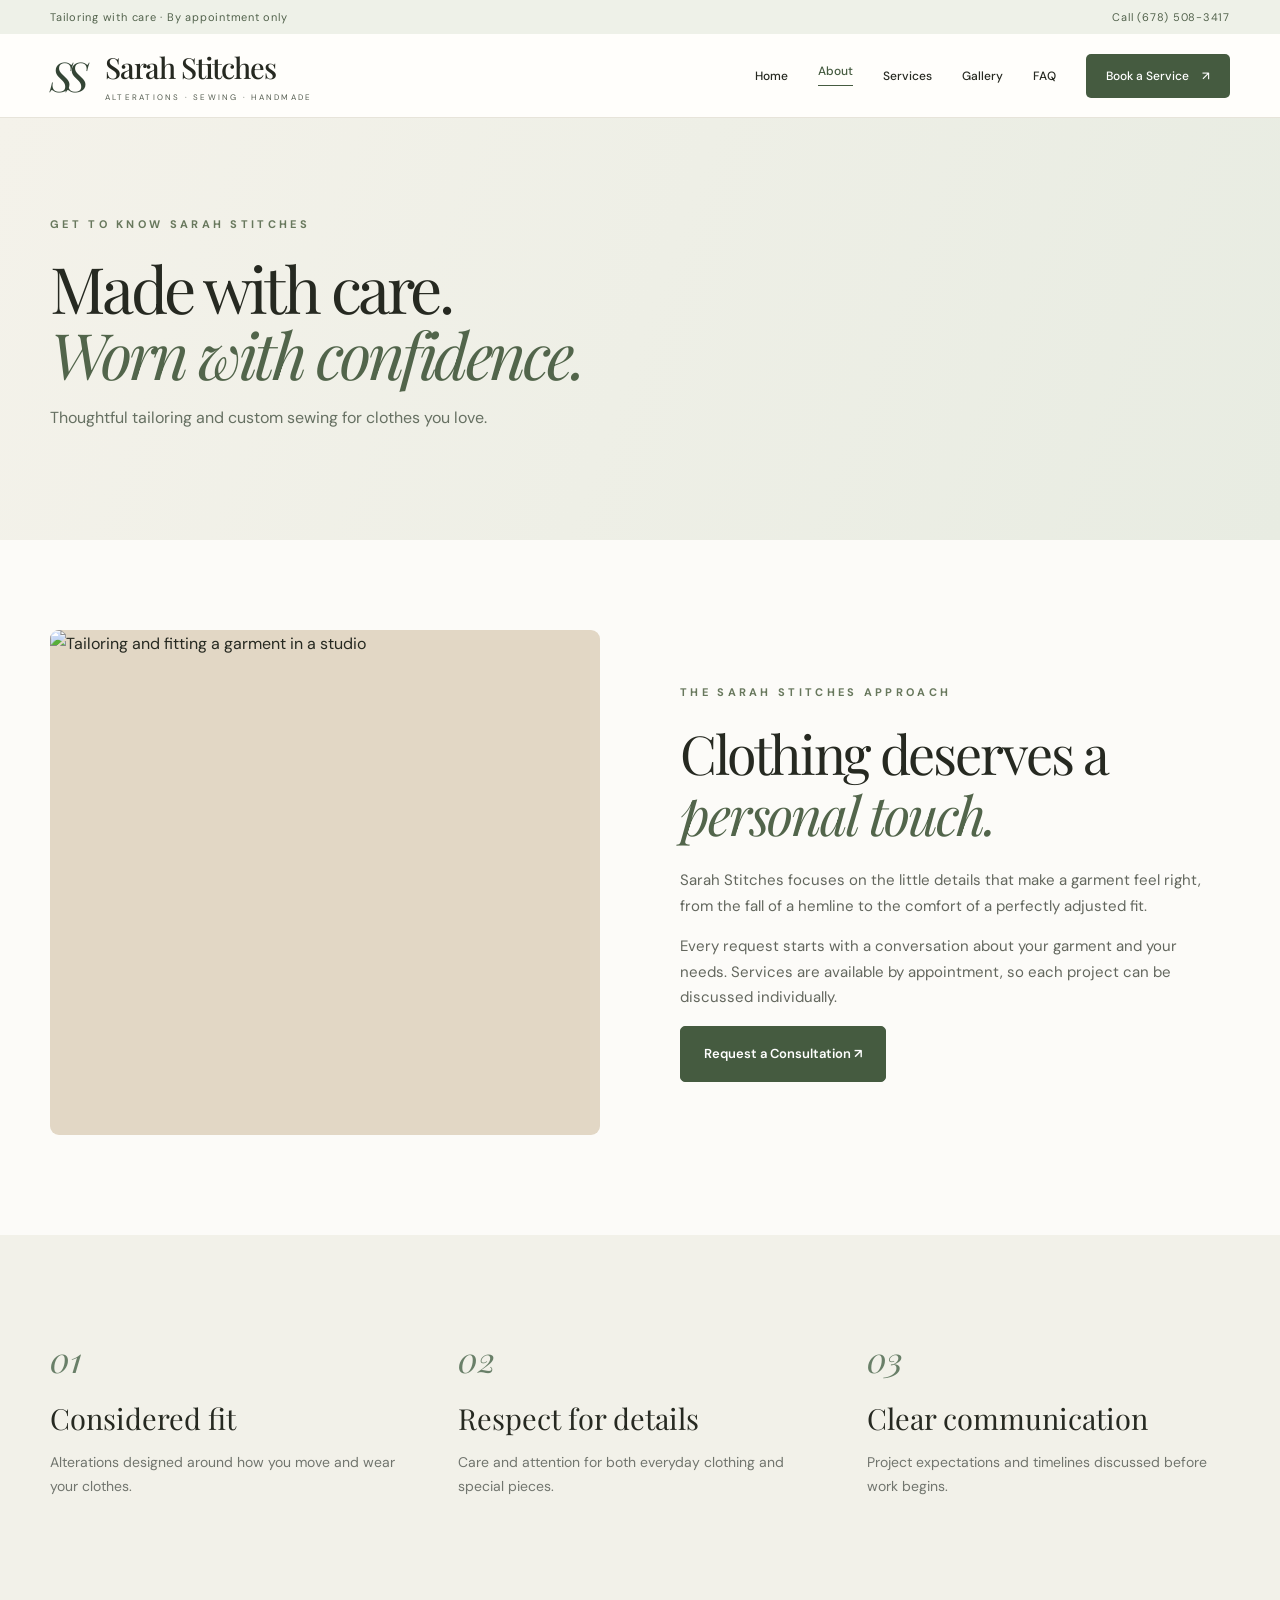
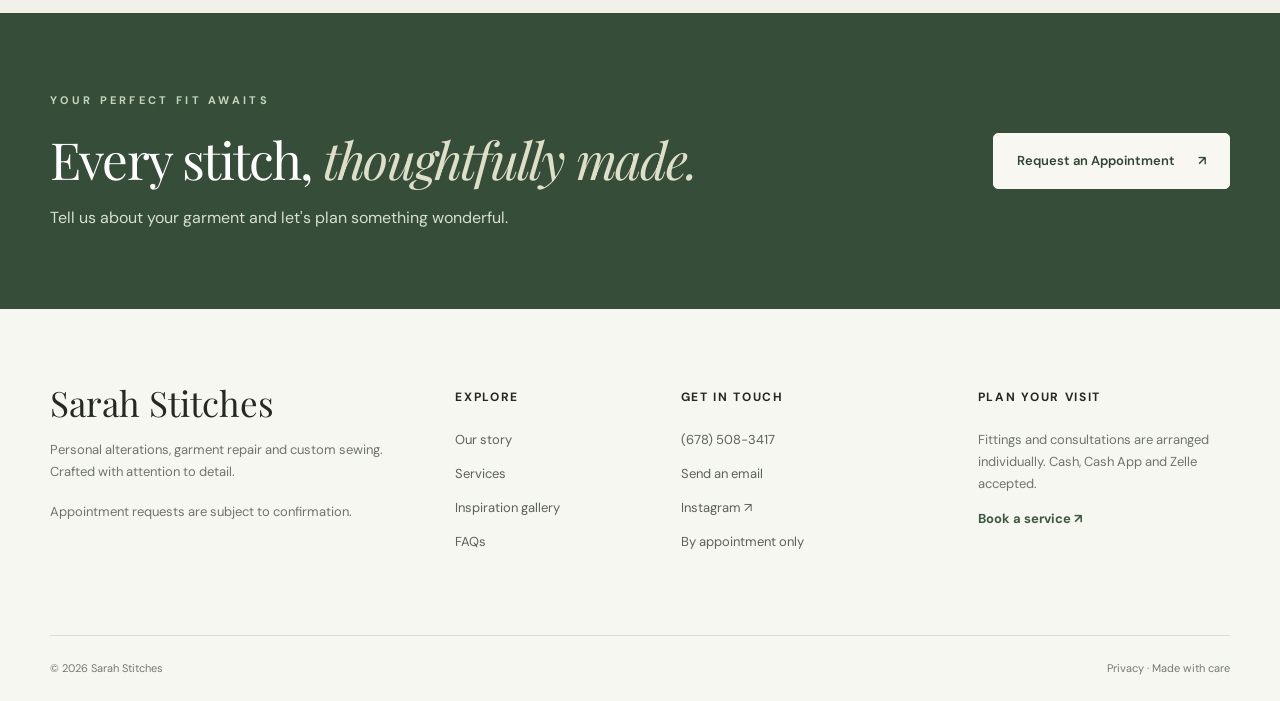
==== about/index.html @ 7e5cfd44 "feat: publish responsive couture brochure website with SEO and appointment form" ====
<!DOCTYPE html><html lang="en"><head><meta charset="UTF-8"><meta name="viewport" content="width=device-width, initial-scale=1"><meta name="theme-color" content="#43553e"><meta name="description" content="Learn about the care and craftsmanship behind Sarah Stitches clothing alterations and personal sewing."><meta property="og:type" content="website"><meta property="og:site_name" content="Sarah Stitches"><meta property="og:title" content="About Sarah Stitches | Tailoring & Sewing"><meta property="og:description" content="Learn about the care and craftsmanship behind Sarah Stitches clothing alterations and personal sewing."><meta property="og:url" content="https://sarah-stitches.netlify.app/about/"><meta property="og:image" content="https://images.pexels.com/photos/7148013/pexels-photo-7148013.jpeg?auto=compress&cs=tinysrgb&w=1600"><meta name="twitter:card" content="summary_large_image"><link rel="canonical" href="https://sarah-stitches.netlify.app/about/"><link rel="icon" href="/favicon.svg" type="image/svg+xml"><link rel="preconnect" href="https://fonts.googleapis.com"><link rel="preconnect" href="https://fonts.gstatic.com" crossorigin><link rel="preconnect" href="https://images.unsplash.com"><link rel="preconnect" href="https://images.pexels.com"><link href="https://fonts.googleapis.com/css2?family=DM+Sans:wght@400;500;600;700&family=Playfair+Display:ital,wght@0,400;0,500;0,600;1,400;1,500&display=swap" rel="stylesheet"><link rel="stylesheet" href="/assets/styles.css"><title>About Sarah Stitches | Tailoring & Sewing</title><script type="application/ld+json">{"@context":"https://schema.org","@type":"Organization","name":"Sarah Stitches","url":"https://sarah-stitches.netlify.app","telephone":"+1-678-508-3417","email":"perfectfitalterationsga@gmail.com","sameAs":["https://www.instagram.com/SarahStitche_alterations_/"],"description":"Clothing alterations, repairs and custom sewing available by appointment."}</script></head><body><a class="skip" href="#main">Skip to main content</a><div class="topline"><div class="wrap topinner"><span>Tailoring with care · By appointment only</span><a href="tel:+16785083417">Call (678) 508-3417</a></div></div><header class="head"><div class="wrap nav"><a href="/" class="brand" aria-label="Sarah Stitches home"><span class="monogram">SS</span><span class="brandline"><b>Sarah Stitches</b><small>ALTERATIONS · SEWING · HANDMADE</small></span></a><button class="hamb" aria-controls="menu" aria-expanded="false" aria-label="Open menu"><i></i><i></i><i></i></button><nav id="menu" class="menu" aria-label="Main menu"><a  href="/">Home</a><a aria-current="page" href="/about/">About</a><a  href="/services/">Services</a><a  href="/gallery/">Gallery</a><a  href="/faq/">FAQ</a><a class="booklink"  href="/book/">Book a Service <span>↗</span></a></nav></div></header><main id="main"><section class="interior-intro"><div class="wrap"><p class="kicker">GET TO KNOW SARAH STITCHES</p><h1>Made with care.<br><em>Worn with confidence.</em></h1><p>Thoughtful tailoring and custom sewing for clothes you love.</p></div></section><section class="section wrap feature aboutfeature"><div class="feature-img"><img src="https://images.pexels.com/photos/6765062/pexels-photo-6765062.jpeg?auto=compress&cs=tinysrgb&w=1100" alt="Tailoring and fitting a garment in a studio" loading="lazy"></div><div class="feature-copy"><p class="kicker">THE SARAH STITCHES APPROACH</p><h2>Clothing deserves a <em>personal touch.</em></h2><p>Sarah Stitches focuses on the little details that make a garment feel right, from the fall of a hemline to the comfort of a perfectly adjusted fit.</p><p>Every request starts with a conversation about your garment and your needs. Services are available by appointment, so each project can be discussed individually.</p><a class="btn" href="/book/">Request a Consultation ↗</a></div></section><section class="section services-preview"><div class="wrap values"><article><span>01</span><h3>Considered fit</h3><p>Alterations designed around how you move and wear your clothes.</p></article><article><span>02</span><h3>Respect for details</h3><p>Care and attention for both everyday clothing and special pieces.</p></article><article><span>03</span><h3>Clear communication</h3><p>Project expectations and timelines discussed before work begins.</p></article></div></section></main><section class="endcta"><div class="wrap endinner"><div><p class="kicker lightkick">YOUR PERFECT FIT AWAITS</p><h2>Every stitch, <em>thoughtfully made.</em></h2><p>Tell us about your garment and let's plan something wonderful.</p></div><a class="btn btn-white" href="/book/">Request an Appointment <span>↗</span></a></div></section><footer class="foot"><div class="wrap footgrid"><div><a class="footbrand" href="/">Sarah Stitches</a><p>Personal alterations, garment repair and custom sewing. Crafted with attention to detail.</p><small>Appointment requests are subject to confirmation.</small></div><div><h3>Explore</h3><a href="/about/">Our story</a><a href="/services/">Services</a><a href="/gallery/">Inspiration gallery</a><a href="/faq/">FAQs</a></div><div><h3>Get in touch</h3><a href="tel:+16785083417">(678) 508-3417</a><a href="mailto:perfectfitalterationsga@gmail.com">Send an email</a><a href="https://www.instagram.com/SarahStitche_alterations_/" target="_blank" rel="noopener noreferrer">Instagram ↗</a><span>By appointment only</span></div><div><h3>Plan your visit</h3><p>Fittings and consultations are arranged individually. Cash, Cash App and Zelle accepted.</p><a class="footbtn" href="/book/">Book a service ↗</a></div></div><div class="wrap footbottom"><span>© 2026 Sarah Stitches</span><span><a href="/privacy/">Privacy</a> · Made with care</span></div></footer><script src="/assets/main.js" defer></script></body></html>
---- assets/styles.css ----
:root{--ink:#262921;--green:#455b40;--dark:#223426;--sage:#e5eadd;--cream:#f8f6f1;--soft:#efece4;--beige:#d9c9ae;--line:#d8d8ca}*{box-sizing:border-box}html{scroll-behavior:smooth}body{margin:0;background:#fcfbf8;color:var(--ink);font:16px/1.7 'DM Sans',system-ui,sans-serif;-webkit-font-smoothing:antialiased}img{max-width:100%;display:block}a{text-decoration:none;color:inherit}button,input,select,textarea{font:inherit}button{cursor:pointer}::selection{background:#9cae93;color:#fff}.wrap{width:min(1180px,calc(100% - 54px));margin:auto}.skip{position:absolute;left:-10000px;z-index:30}.skip:focus{left:1rem;top:1rem;background:white;padding:1rem}.topline{background:#eef1e8;font-size:11px;color:#52624c;letter-spacing:.07em}.topinner{display:flex;align-items:center;justify-content:space-between;min-height:34px}.topinner a:hover{text-decoration:underline}.head{background:#fffefb;position:relative;z-index:12;border-bottom:1px solid #e7e4da}.nav{display:flex;justify-content:space-between;align-items:center;min-height:83px;gap:22px}.brand{display:flex;align-items:center;gap:13px;flex:none}.monogram{font-family:'Playfair Display',serif;font-style:italic;font-size:41px;letter-spacing:-.16em;font-weight:400;color:#344535;margin-right:9px}.brandline{display:flex;flex-direction:column;line-height:1.15}.brandline b{font:500 29px 'Playfair Display',serif;letter-spacing:-.04em}.brandline small{font-size:8px;letter-spacing:.28em;margin-top:7px;color:#555d51}.menu{display:flex;align-items:center;gap:30px}.menu>a{font:500 12px/1 'DM Sans',sans-serif;transition:color .2s;white-space:nowrap}.menu>a:hover,.menu>a[aria-current=page]{color:var(--green)}.menu>a:not(.booklink)[aria-current=page]:after{content:'';display:block;height:1px;background:var(--green);margin-top:8px}.booklink{background:var(--green);border-radius:5px;color:#fff!important;padding:16px 20px;display:inline-flex;align-items:center;gap:13px}.booklink:hover,.btn:hover{background:#273b29}.hamb{display:none;border:0;background:transparent;padding:12px}.hamb i{display:block;width:26px;height:2px;background:#304132;margin:5px 0}.hero{min-height:650px;position:relative;overflow:hidden;background:#efe7dc}.heroimage{position:absolute;inset:0;background-position:center 40%;background-size:cover}.herocontent{position:relative;z-index:2;min-height:650px;display:flex;align-items:center}.herotext{width:min(590px,100%);padding:52px 0 65px}.kicker{font-size:11px;letter-spacing:.3em;font-weight:700;color:#68785d;margin:0 0 21px;text-transform:uppercase}.withline:before,.withline:after{content:'';display:inline-block;width:32px;vertical-align:middle;margin:0 12px 4px 0;border-bottom:1px solid #65755d}.withline:after{margin:0 0 4px 12px}.hero h1,.interior-intro h1{font:400 clamp(48px,5.3vw,79px)/1.04 'Playfair Display',serif;letter-spacing:-.055em;margin:0 0 25px}.hero h1 i,.interior-intro h1 em,h2 em{font-weight:400;color:#52654b;font-family:'Playfair Display',serif}h1 i{font-weight:400}p.lead{font:400 17px/1.85 'DM Sans',sans-serif;max-width:460px;margin:0 0 30px}.actions{display:flex;gap:13px;flex-wrap:wrap}.btn{display:inline-flex;align-items:center;justify-content:center;gap:14px;padding:16px 23px;border:1px solid var(--green);background:var(--green);color:white;border-radius:5px;font-size:13px;font-weight:600;transition:all .25s}.btn span{margin-left:9px}.outline{background:transparent;color:#303a2e}.outline:hover{color:#fff}.herofoot{margin-top:31px;font-size:12px;color:#596854}.sparkle{font-size:22px;margin-right:8px;color:#738764}.hero-index{position:absolute;right:35px;bottom:24px;font:10px 'DM Sans';letter-spacing:.2em;color:#fff;text-shadow:0 1px 3px #333}.categories{background:linear-gradient(125deg,#ecf0e6,#f4f1e9);border-bottom:1px solid #e1e1d6}.catgrid{display:grid;grid-template-columns:repeat(4,1fr);min-height:98px;align-items:center}.catgrid a{display:flex;align-items:center;gap:16px;padding:17px 20px;min-height:70px;border-right:1px solid #cfd4c9}.catgrid a:last-child{border:0}.catgrid i{font:normal 32px 'Playfair Display',serif;color:#637963;min-width:35px;text-align:center}.catgrid strong{font:500 16px/1.2 'Playfair Display',serif;display:block}.catgrid small{font:600 9px/1.2 'DM Sans';letter-spacing:.15em;color:#65715e;display:block;margin-top:9px}.section{padding:100px 0}.feature{display:grid;grid-template-columns:1fr 1fr;gap:80px;align-items:center}.feature-img{height:505px;overflow:hidden;border-radius:9px;background:#e2d7c5}.feature-img img{width:100%;height:100%;object-fit:cover}.feature-copy{position:relative}.feature-copy .kicker span{margin-left:12px}.feature-copy h2,.sectionhead h2,.process h2,.faqwrap h2,.bookform h2{font:400 clamp(37px,4.2vw,58px)/1.13 'Playfair Display',serif;letter-spacing:-.04em;margin:0 0 24px}.feature-copy p:not(.kicker){max-width:530px;color:#63675e;font-size:15px}.checks{list-style:none;padding:0;margin:25px 0 32px}.checks li{position:relative;padding-left:30px;margin:11px 0;font-size:14px}.checks li:before{content:'✓';position:absolute;left:2px;top:0;color:#597253;font-weight:700}.featuredeco{position:absolute;right:0;bottom:0;opacity:.055;font:italic 240px 'Playfair Display',serif;pointer-events:none}.services-preview{background:#f2f1e9}.sectionhead{display:flex;align-items:end;justify-content:space-between;gap:50px;margin-bottom:45px}.sectionhead>p{max-width:370px;color:#696f62;margin-bottom:8px;font-size:14px}.svcards{display:grid;grid-template-columns:repeat(3,1fr);gap:22px}.svcards article{background:#fffdfa;border:1px solid #e4e3d9;border-radius:7px;padding:38px;transition:transform .25s,box-shadow .25s}.svcards article:hover{transform:translateY(-4px);box-shadow:0 16px 28px #28372614}.svicon{font:47px 'Playfair Display',serif;color:#718368}.svnum{font:11px 'DM Sans';color:#8b9784;letter-spacing:.2em;display:block;margin:22px 0 10px}.svcards h3,.steps h3{font:400 29px 'Playfair Display',serif;margin:0 0 10px}.svcards p,.steps p{font-size:14px;color:#686f64;margin:0 0 22px}.svcards a,.textlink{font-weight:700;color:#435942;font-size:13px;border-bottom:1px solid #8ba183;padding-bottom:5px}.svcards a span{padding-left:10px}.preview-grid{display:grid;grid-template-columns:repeat(3,1fr);gap:20px}.preview-photo{height:405px;position:relative;overflow:hidden;border-radius:6px;background:#eee}.preview-photo:after{content:'';position:absolute;inset:50% 0 0;background:linear-gradient(transparent,#1d241f9c)}.preview-photo img{width:100%;height:100%;object-fit:cover;transition:transform .45s}.preview-photo:hover img{transform:scale(1.045)}.preview-photo>div{position:absolute;bottom:25px;left:26px;z-index:1;color:white}.preview-photo span{display:block;font:600 9px 'DM Sans';letter-spacing:.2em;margin-bottom:5px}.preview-photo strong{font:400 25px 'Playfair Display',serif}.note{font-size:11px;color:#777c74;margin-top:17px}.process{background:#e7ece3;text-align:center}.process h2{margin-bottom:50px}.steps{display:grid;grid-template-columns:repeat(3,1fr);text-align:left;gap:24px}.steps article{border-top:1px solid #b9c5b5;padding:25px 10px}.steps article>span,.values article>span{font:italic 35px 'Playfair Display',serif;color:#697f68;display:block;margin-bottom:17px}.endcta{background:#364d39;color:#fff}.endinner{display:flex;gap:60px;justify-content:space-between;align-items:center;padding:78px 0}.endinner h2{font:400 clamp(36px,4vw,58px)/1.15 'Playfair Display',serif;margin:0 0 15px;letter-spacing:-.035em}.endinner h2 em{color:#dedec9}.endinner p:last-child{margin:0;color:#d6dfd0}.lightkick{color:#c5d5bb}.btn-white{background:#f8f7f1;color:#304533;border-color:#f8f7f1;white-space:nowrap}.btn-white:hover{color:white;border-color:#799075}.foot{background:#f7f7f2}.footgrid{display:grid;grid-template-columns:2fr 1fr 1.4fr 1.4fr;gap:45px;padding:70px 0}.footbrand{font:400 35px 'Playfair Display',serif}.footgrid p,.footgrid small{color:#6e7569;font-size:13px}.footgrid h3{font-size:12px;letter-spacing:.14em;text-transform:uppercase;margin:8px 0 21px}.footgrid>div:not(:first-child)>a,.footgrid>div:not(:first-child)>span{display:block;font-size:13px;margin:0 0 12px;color:#5b625b;overflow-wrap:anywhere}.footgrid a:hover{color:var(--green)}.footbtn{font-weight:700!important;color:#3f5940!important}.footbottom{border-top:1px solid #d9ddd2;padding:23px 0;display:flex;justify-content:space-between;font-size:11px;color:#737a71}.interior-intro{background:linear-gradient(110deg,#f4f2ea,#e8ece2);padding:97px 0 93px}.interior-intro .wrap{max-width:1180px}.interior-intro h1{margin-bottom:16px;font-size:clamp(48px,5vw,72px)}.interior-intro p:last-child{max-width:680px;color:#667062;font-size:16px}.aboutfeature{padding-top:90px}.values{display:grid;grid-template-columns:repeat(3,1fr);gap:45px}.values h3{font:400 29px 'Playfair Display',serif;margin:0 0 12px}.values p{color:#71756e;font-size:14px}.fullservices{padding-top:60px}.servicerow{display:grid;grid-template-columns:1fr 1fr;gap:90px;align-items:center;padding:50px 0;border-bottom:1px solid var(--line)}.servicerow:nth-child(even) .servicevisual{order:-1}.servicetext h2{font:400 50px/1.17 'Playfair Display',serif;letter-spacing:-.04em}.servicetext p{color:#6a7068}.servicevisual{height:410px;border-radius:6px;overflow:hidden}.servicevisual img{width:100%;height:100%;object-fit:cover}.service-note{background:#edf0e8;padding:22px 30px;margin-top:40px}.service-note p{margin:0;color:#4f5f4e}.gallerytop{display:flex;justify-content:space-between;align-items:center;gap:30px;margin-bottom:30px}.gallerytop p{max-width:420px;font-size:14px;color:#677062}.filters{display:flex;gap:8px;flex-wrap:wrap}.filters button{border:1px solid #cbd2c5;border-radius:40px;padding:9px 19px;background:transparent;font-size:12px;color:#536451}.filters button.selected{background:#455b40;color:white}.gallerygrid{display:grid;grid-template-columns:repeat(3,1fr);gap:25px}.gcard[hidden]{display:none}.gphoto{height:355px;border-radius:6px;overflow:hidden;background:#ede9de}.gphoto img{width:100%;height:100%;object-fit:cover;transition:transform .3s}.gcard:hover img{transform:scale(1.035)}.gcap{display:flex;align-items:end;justify-content:space-between;margin:13px 0 8px}.gcap span{color:#798371;font-size:10px;text-transform:uppercase;letter-spacing:.17em}.gcap h3{font:400 23px 'Playfair Display',serif;margin:3px 0}.gcap>b{font:italic 20px 'Playfair Display';color:#bcc4b7}.faqwrap{display:grid;grid-template-columns:.8fr 1.2fr;gap:80px}.faqwrap>div:first-child p:not(.kicker){color:#677062}.faqs details{border-bottom:1px solid #d7ded2;padding:20px 0}.faqs summary{cursor:pointer;list-style:none;display:flex;justify-content:space-between;align-items:center;font-weight:600}.faqs summary::-webkit-details-marker{display:none}.faqs summary b{font:400 25px 'Playfair Display';color:#6c8566}.faqs details[open] summary b{transform:rotate(45deg)}.faqs p{color:#697068;font-size:14px;padding-right:50px}.bookgrid{display:grid;grid-template-columns:1.5fr .8fr;gap:85px}.bookform p:not(.kicker){color:#687064}.bookform form{margin-top:27px}.formrow{display:grid;grid-template-columns:1fr 1fr;gap:20px}form label{display:block;font-size:13px;font-weight:700;color:#4b594c;margin-bottom:17px}form label small{font-weight:400}input,select,textarea{display:block;width:100%;border:1px solid #d7dcd4;background:#fff;border-radius:5px;padding:15px 13px;margin-top:8px;outline:0;color:#30362d}input:focus,select:focus,textarea:focus{border-color:#587454;box-shadow:0 0 0 3px #89a08333}.honey{position:absolute;left:-9999px}.formhint{font-size:12px!important}.formhint a{text-decoration:underline}.contactaside{background:#f0f1e9;padding:25px;align-self:start}.asideimg{height:235px;margin-bottom:26px;overflow:hidden}.asideimg img{height:100%;width:100%;object-fit:cover}.contactaside h3{font:400 32px 'Playfair Display';margin:0 0 8px}.contactaside p{font-size:13px;color:#6d7468}.contactaside>a{border-top:1px solid #d1d8ca;padding:16px 0;display:block}.contactaside>a strong{display:block;font-size:12px;letter-spacing:.08em}.contactaside>a span{font-size:13px;color:#5b6d57;overflow-wrap:anywhere}.asidefoot{border-top:1px solid #d1d8ca;padding-top:20px}.legal{max-width:850px;color:#5c675b}.legal h2{font:400 30px 'Playfair Display';color:#293b2e;margin-top:35px}.legal a{text-decoration:underline}@media(max-width:1050px){.menu{gap:17px}.menu>a{font-size:11px}.brandline b{font-size:23px}.feature{gap:45px}.catgrid a{padding:15px 10px}.catgrid strong{font-size:14px}}@media(max-width:800px){.wrap{width:min(100% - 34px,1180px)}.topline{display:none}.nav{min-height:74px}.hamb{display:block}.menu{display:none;position:absolute;top:73px;left:0;right:0;background:#fffefa;border-top:1px solid #e1e4d9;box-shadow:0 18px 22px #2d423018;padding:17px;flex-direction:column;align-items:stretch;gap:0}.menu.open{display:flex}.menu a{font-size:14px;padding:15px;border-bottom:1px solid #eee}.menu .booklink{justify-content:center;border:0;margin-top:12px}.hero,.herocontent{min-height:570px}.heroimage{background-position:60% center}.herotext{padding:60px 0;width:85%}.hero h1{font-size:clamp(41px,7vw,66px)}.categories .catgrid{grid-template-columns:1fr 1fr}.catgrid a:nth-child(2){border-right:0}.catgrid a:nth-child(-n+2){border-bottom:1px solid #d3d8cf}.feature,.servicerow,.faqwrap,.bookgrid{grid-template-columns:1fr}.feature-img{height:380px}.section{padding:68px 0}.feature-copy{padding-top:0}.svcards,.preview-grid,.gallerygrid,.steps,.values{grid-template-columns:repeat(2,1fr)}.servicerow{gap:35px}.servicerow:nth-child(even) .servicevisual{order:0}.servicevisual{height:340px}.bookgrid{gap:45px}.footgrid{grid-template-columns:1fr 1fr}.endinner{flex-direction:column;align-items:start;gap:25px}.preview-photo{height:300px}.sectionhead{align-items:start}.sectionhead>p{max-width:250px}}@media(max-width:560px){.brandline b{font-size:22px}.brandline small{font-size:7px;letter-spacing:.18em}.monogram{font-size:34px}.hero,.herocontent{min-height:620px}.heroimage{background-image:linear-gradient(90deg,rgba(249,247,241,.96),rgba(249,247,241,.69)),url('https://images.pexels.com/photos/7148013/pexels-photo-7148013.jpeg?auto=compress&cs=tinysrgb&w=1600')!important;background-position:center!important}.herotext{width:100%}.hero h1{font-size:49px}.hero-index{display:none}.withline:before,.withline:after{width:13px}.withline{font-size:9px}.actions{gap:10px}.btn{font-size:12px;padding:15px 17px}.herofoot{font-size:11px}.catgrid strong{font-size:13px}.catgrid small{font-size:8px}.catgrid i{font-size:25px;min-width:24px}.catgrid a{gap:9px}.sectionhead,.gallerytop{flex-direction:column;align-items:start;gap:10px}.svcards,.preview-grid,.gallerygrid,.steps,.values{grid-template-columns:1fr}.preview-photo{height:370px}.feature-img{height:330px}.sectionhead h2,.feature-copy h2{font-size:42px}.servicetext h2{font-size:43px}.interior-intro{padding:70px 0}.interior-intro h1{font-size:46px}.formrow{grid-template-columns:1fr;gap:0}.footgrid{grid-template-columns:1fr 1fr;gap:30px}.footgrid>div:first-child{grid-column:1/-1}.footbottom{gap:12px;flex-wrap:wrap}.contactaside{padding:18px}.faqwrap{gap:35px}}@media(prefers-reduced-motion:reduce){html{scroll-behavior:auto}*{transition:none!important}}
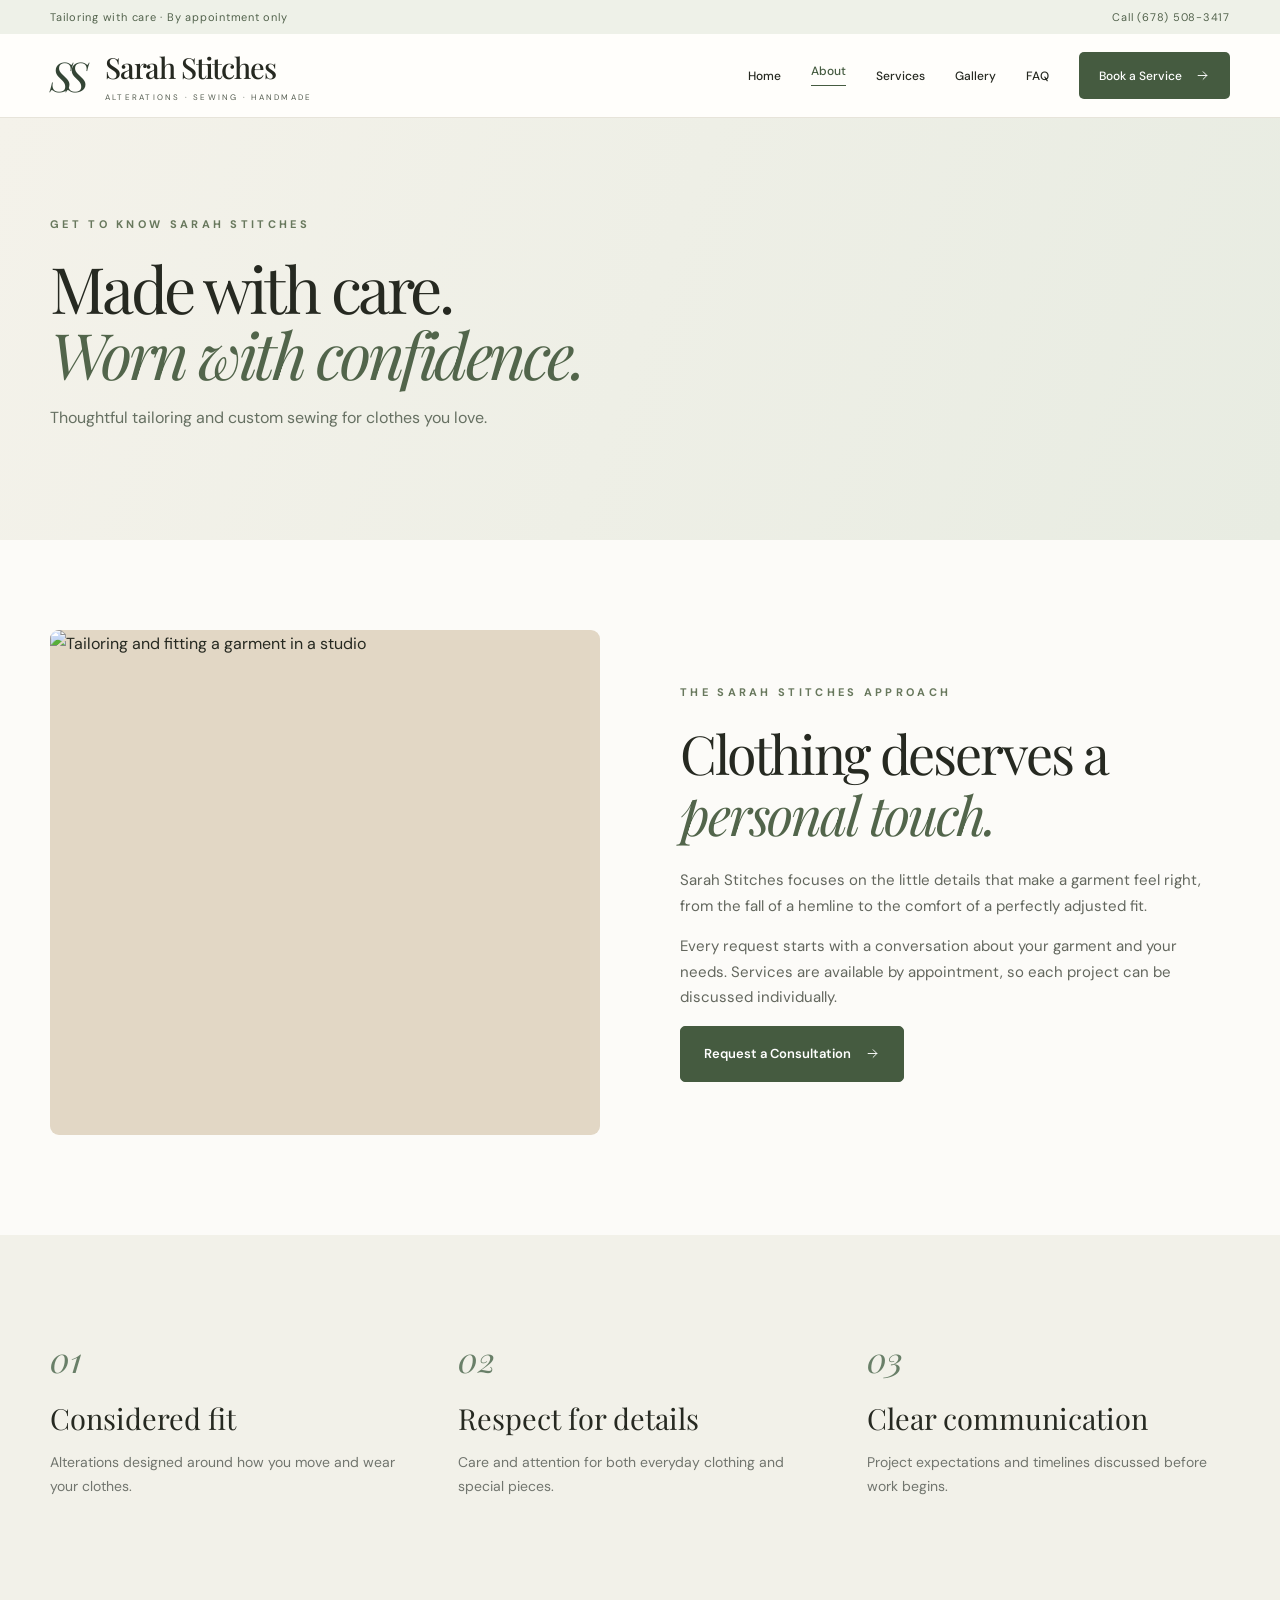
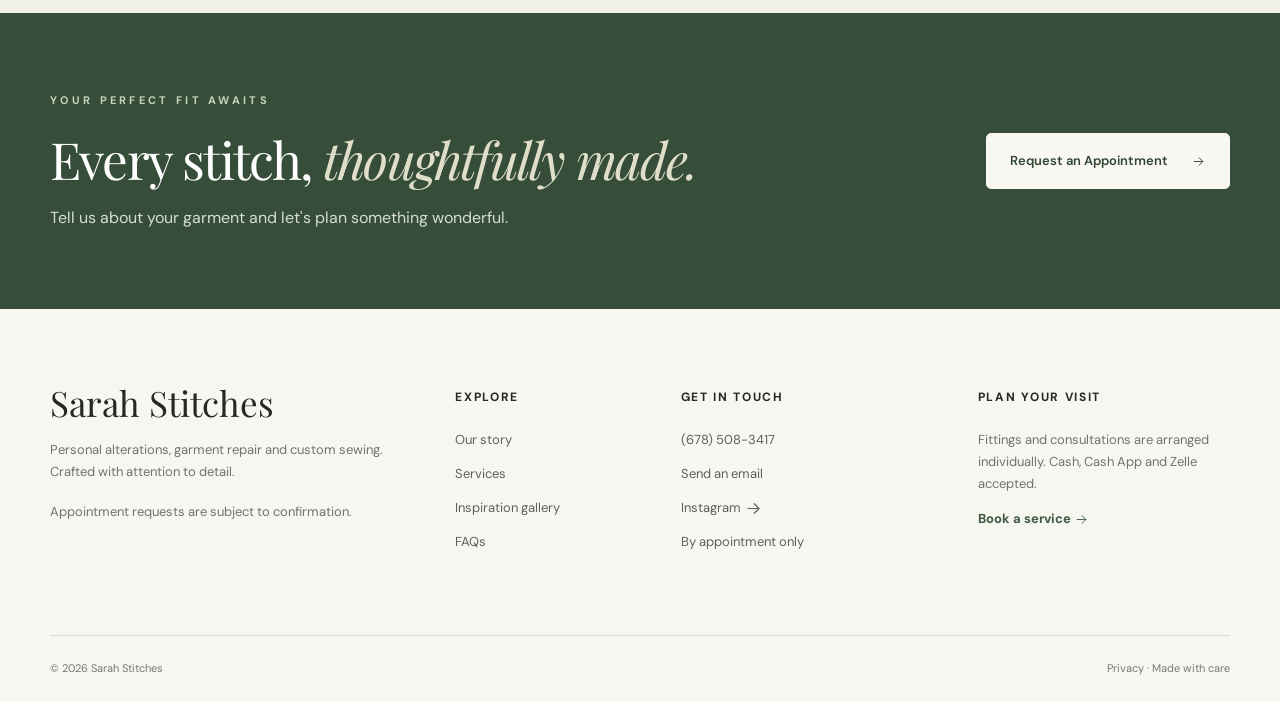
==== commit 4cb21595: "seo: improve page titles and content, standardize SVG controls" ====
--- a/about/index.html
+++ b/about/index.html
@@ -1 +1 @@
-<!DOCTYPE html><html lang="en"><head><meta charset="UTF-8"><meta name="viewport" content="width=device-width, initial-scale=1"><meta name="theme-color" content="#43553e"><meta name="description" content="Learn about the care and craftsmanship behind Sarah Stitches clothing alterations and personal sewing."><meta property="og:type" content="website"><meta property="og:site_name" content="Sarah Stitches"><meta property="og:title" content="About Sarah Stitches | Tailoring & Sewing"><meta property="og:description" content="Learn about the care and craftsmanship behind Sarah Stitches clothing alterations and personal sewing."><meta property="og:url" content="https://sarah-stitches.netlify.app/about/"><meta property="og:image" content="https://images.pexels.com/photos/7148013/pexels-photo-7148013.jpeg?auto=compress&cs=tinysrgb&w=1600"><meta name="twitter:card" content="summary_large_image"><link rel="canonical" href="https://sarah-stitches.netlify.app/about/"><link rel="icon" href="/favicon.svg" type="image/svg+xml"><link rel="preconnect" href="https://fonts.googleapis.com"><link rel="preconnect" href="https://fonts.gstatic.com" crossorigin><link rel="preconnect" href="https://images.unsplash.com"><link rel="preconnect" href="https://images.pexels.com"><link href="https://fonts.googleapis.com/css2?family=DM+Sans:wght@400;500;600;700&family=Playfair+Display:ital,wght@0,400;0,500;0,600;1,400;1,500&display=swap" rel="stylesheet"><link rel="stylesheet" href="/assets/styles.css"><title>About Sarah Stitches | Tailoring & Sewing</title><script type="application/ld+json">{"@context":"https://schema.org","@type":"Organization","name":"Sarah Stitches","url":"https://sarah-stitches.netlify.app","telephone":"+1-678-508-3417","email":"perfectfitalterationsga@gmail.com","sameAs":["https://www.instagram.com/SarahStitche_alterations_/"],"description":"Clothing alterations, repairs and custom sewing available by appointment."}</script></head><body><a class="skip" href="#main">Skip to main content</a><div class="topline"><div class="wrap topinner"><span>Tailoring with care · By appointment only</span><a href="tel:+16785083417">Call (678) 508-3417</a></div></div><header class="head"><div class="wrap nav"><a href="/" class="brand" aria-label="Sarah Stitches home"><span class="monogram">SS</span><span class="brandline"><b>Sarah Stitches</b><small>ALTERATIONS · SEWING · HANDMADE</small></span></a><button class="hamb" aria-controls="menu" aria-expanded="false" aria-label="Open menu"><i></i><i></i><i></i></button><nav id="menu" class="menu" aria-label="Main menu"><a  href="/">Home</a><a aria-current="page" href="/about/">About</a><a  href="/services/">Services</a><a  href="/gallery/">Gallery</a><a  href="/faq/">FAQ</a><a class="booklink"  href="/book/">Book a Service <span>↗</span></a></nav></div></header><main id="main"><section class="interior-intro"><div class="wrap"><p class="kicker">GET TO KNOW SARAH STITCHES</p><h1>Made with care.<br><em>Worn with confidence.</em></h1><p>Thoughtful tailoring and custom sewing for clothes you love.</p></div></section><section class="section wrap feature aboutfeature"><div class="feature-img"><img src="https://images.pexels.com/photos/6765062/pexels-photo-6765062.jpeg?auto=compress&cs=tinysrgb&w=1100" alt="Tailoring and fitting a garment in a studio" loading="lazy"></div><div class="feature-copy"><p class="kicker">THE SARAH STITCHES APPROACH</p><h2>Clothing deserves a <em>personal touch.</em></h2><p>Sarah Stitches focuses on the little details that make a garment feel right, from the fall of a hemline to the comfort of a perfectly adjusted fit.</p><p>Every request starts with a conversation about your garment and your needs. Services are available by appointment, so each project can be discussed individually.</p><a class="btn" href="/book/">Request a Consultation ↗</a></div></section><section class="section services-preview"><div class="wrap values"><article><span>01</span><h3>Considered fit</h3><p>Alterations designed around how you move and wear your clothes.</p></article><article><span>02</span><h3>Respect for details</h3><p>Care and attention for both everyday clothing and special pieces.</p></article><article><span>03</span><h3>Clear communication</h3><p>Project expectations and timelines discussed before work begins.</p></article></div></section></main><section class="endcta"><div class="wrap endinner"><div><p class="kicker lightkick">YOUR PERFECT FIT AWAITS</p><h2>Every stitch, <em>thoughtfully made.</em></h2><p>Tell us about your garment and let's plan something wonderful.</p></div><a class="btn btn-white" href="/book/">Request an Appointment <span>↗</span></a></div></section><footer class="foot"><div class="wrap footgrid"><div><a class="footbrand" href="/">Sarah Stitches</a><p>Personal alterations, garment repair and custom sewing. Crafted with attention to detail.</p><small>Appointment requests are subject to confirmation.</small></div><div><h3>Explore</h3><a href="/about/">Our story</a><a href="/services/">Services</a><a href="/gallery/">Inspiration gallery</a><a href="/faq/">FAQs</a></div><div><h3>Get in touch</h3><a href="tel:+16785083417">(678) 508-3417</a><a href="mailto:perfectfitalterationsga@gmail.com">Send an email</a><a href="https://www.instagram.com/SarahStitche_alterations_/" target="_blank" rel="noopener noreferrer">Instagram ↗</a><span>By appointment only</span></div><div><h3>Plan your visit</h3><p>Fittings and consultations are arranged individually. Cash, Cash App and Zelle accepted.</p><a class="footbtn" href="/book/">Book a service ↗</a></div></div><div class="wrap footbottom"><span>© 2026 Sarah Stitches</span><span><a href="/privacy/">Privacy</a> · Made with care</span></div></footer><script src="/assets/main.js" defer></script></body></html>+<!DOCTYPE html><html lang="en"><head><meta charset="UTF-8"><meta name="viewport" content="width=device-width, initial-scale=1"><meta name="theme-color" content="#43553e"><meta name="description" content="Meet Sarah Stitches and discover a personal approach to clothing alterations, sewing, dress fitting, hemming and careful garment repair."><meta property="og:type" content="website"><meta property="og:site_name" content="Sarah Stitches"><meta property="og:title" content="About Sarah Stitches | Alterations & Tailoring"><meta property="og:description" content="Meet Sarah Stitches and discover a personal approach to clothing alterations, sewing, dress fitting, hemming and careful garment repair."><meta property="og:url" content="https://sarah-stitches.netlify.app/about/"><meta property="og:image" content="https://images.pexels.com/photos/7148013/pexels-photo-7148013.jpeg?auto=compress&cs=tinysrgb&w=1600"><meta name="twitter:card" content="summary_large_image"><link rel="canonical" href="https://sarah-stitches.netlify.app/about/"><link rel="icon" href="/favicon.svg" type="image/svg+xml"><link rel="preconnect" href="https://fonts.googleapis.com"><link rel="preconnect" href="https://fonts.gstatic.com" crossorigin><link rel="preconnect" href="https://images.unsplash.com"><link rel="preconnect" href="https://images.pexels.com"><link href="https://fonts.googleapis.com/css2?family=DM+Sans:wght@400;500;600;700&family=Playfair+Display:ital,wght@0,400;0,500;0,600;1,400;1,500&display=swap" rel="stylesheet"><link rel="stylesheet" href="/assets/styles.css"><title>About Sarah Stitches | Alterations & Tailoring</title><script type="application/ld+json">{"@context":"https://schema.org","@type":"Organization","name":"Sarah Stitches","url":"https://sarah-stitches.netlify.app","telephone":"+1-678-508-3417","email":"perfectfitalterationsga@gmail.com","sameAs":["https://www.instagram.com/SarahStitche_alterations_/"],"description":"Clothing alterations, repairs and custom sewing available by appointment."}</script><meta name="robots" content="index,follow,max-image-preview:large"><script type="application/ld+json">{"@context":"https://schema.org","@type":"BreadcrumbList","itemListElement":[{"@type":"ListItem","position":1,"name":"Home","item":"https://sarah-stitches.netlify.app/"},{"@type":"ListItem","position":2,"name":"About","item":"https://sarah-stitches.netlify.app/about/"}]}</script></head><body><a class="skip" href="#main">Skip to main content</a><div class="topline"><div class="wrap topinner"><span>Tailoring with care · By appointment only</span><a href="tel:+16785083417">Call (678) 508-3417</a></div></div><header class="head"><div class="wrap nav"><a href="/" class="brand" aria-label="Sarah Stitches home"><span class="monogram">SS</span><span class="brandline"><b>Sarah Stitches</b><small>ALTERATIONS · SEWING · HANDMADE</small></span></a><button class="hamb" aria-controls="menu" aria-expanded="false" aria-label="Open menu"><i></i><i></i><i></i></button><nav id="menu" class="menu" aria-label="Main menu"><a  href="/">Home</a><a aria-current="page" href="/about/">About</a><a  href="/services/">Services</a><a  href="/gallery/">Gallery</a><a  href="/faq/">FAQ</a><a class="booklink"  href="/book/">Book a Service <span><svg class="ui-icon" viewBox="0 0 24 24" fill="none" stroke="currentColor" stroke-width="1.5" stroke-linecap="round" stroke-linejoin="round" aria-hidden="true"><path d="M5 12h14m-6-6 6 6-6 6"/></svg></span></a></nav></div></header><main id="main"><section class="interior-intro"><div class="wrap"><p class="kicker">GET TO KNOW SARAH STITCHES</p><h1>Made with care.<br><em>Worn with confidence.</em></h1><p>Thoughtful tailoring and custom sewing for clothes you love.</p></div></section><section class="section wrap feature aboutfeature"><div class="feature-img"><img src="https://images.pexels.com/photos/6765062/pexels-photo-6765062.jpeg?auto=compress&cs=tinysrgb&w=1100" alt="Tailoring and fitting a garment in a studio" loading="lazy"></div><div class="feature-copy"><p class="kicker">THE SARAH STITCHES APPROACH</p><h2>Clothing deserves a <em>personal touch.</em></h2><p>Sarah Stitches focuses on the little details that make a garment feel right, from the fall of a hemline to the comfort of a perfectly adjusted fit.</p><p>Every request starts with a conversation about your garment and your needs. Services are available by appointment, so each project can be discussed individually.</p><a class="btn" href="/book/">Request a Consultation <svg class="ui-icon" viewBox="0 0 24 24" fill="none" stroke="currentColor" stroke-width="1.5" stroke-linecap="round" stroke-linejoin="round" aria-hidden="true"><path d="M5 12h14m-6-6 6 6-6 6"/></svg></a></div></section><section class="section services-preview"><div class="wrap values"><article><span>01</span><h3>Considered fit</h3><p>Alterations designed around how you move and wear your clothes.</p></article><article><span>02</span><h3>Respect for details</h3><p>Care and attention for both everyday clothing and special pieces.</p></article><article><span>03</span><h3>Clear communication</h3><p>Project expectations and timelines discussed before work begins.</p></article></div></section></main><section class="endcta"><div class="wrap endinner"><div><p class="kicker lightkick">YOUR PERFECT FIT AWAITS</p><h2>Every stitch, <em>thoughtfully made.</em></h2><p>Tell us about your garment and let's plan something wonderful.</p></div><a class="btn btn-white" href="/book/">Request an Appointment <span><svg class="ui-icon" viewBox="0 0 24 24" fill="none" stroke="currentColor" stroke-width="1.5" stroke-linecap="round" stroke-linejoin="round" aria-hidden="true"><path d="M5 12h14m-6-6 6 6-6 6"/></svg></span></a></div></section><footer class="foot"><div class="wrap footgrid"><div><a class="footbrand" href="/">Sarah Stitches</a><p>Personal alterations, garment repair and custom sewing. Crafted with attention to detail.</p><small>Appointment requests are subject to confirmation.</small></div><div><h3>Explore</h3><a href="/about/">Our story</a><a href="/services/">Services</a><a href="/gallery/">Inspiration gallery</a><a href="/faq/">FAQs</a></div><div><h3>Get in touch</h3><a href="tel:+16785083417">(678) 508-3417</a><a href="mailto:perfectfitalterationsga@gmail.com">Send an email</a><a href="https://www.instagram.com/SarahStitche_alterations_/" target="_blank" rel="noopener noreferrer">Instagram <svg class="ui-icon" viewBox="0 0 24 24" fill="none" stroke="currentColor" stroke-width="1.5" stroke-linecap="round" stroke-linejoin="round" aria-hidden="true"><path d="M5 12h14m-6-6 6 6-6 6"/></svg></a><span>By appointment only</span></div><div><h3>Plan your visit</h3><p>Fittings and consultations are arranged individually. Cash, Cash App and Zelle accepted.</p><a class="footbtn" href="/book/">Book a service <svg class="ui-icon" viewBox="0 0 24 24" fill="none" stroke="currentColor" stroke-width="1.5" stroke-linecap="round" stroke-linejoin="round" aria-hidden="true"><path d="M5 12h14m-6-6 6 6-6 6"/></svg></a></div></div><div class="wrap footbottom"><span>© 2026 Sarah Stitches</span><span><a href="/privacy/">Privacy</a> · Made with care</span></div></footer><script src="/assets/main.js" defer></script></body></html>
--- a/assets/styles.css
+++ b/assets/styles.css
@@ -1 +1,49 @@
-:root{--ink:#262921;--green:#455b40;--dark:#223426;--sage:#e5eadd;--cream:#f8f6f1;--soft:#efece4;--beige:#d9c9ae;--line:#d8d8ca}*{box-sizing:border-box}html{scroll-behavior:smooth}body{margin:0;background:#fcfbf8;color:var(--ink);font:16px/1.7 'DM Sans',system-ui,sans-serif;-webkit-font-smoothing:antialiased}img{max-width:100%;display:block}a{text-decoration:none;color:inherit}button,input,select,textarea{font:inherit}button{cursor:pointer}::selection{background:#9cae93;color:#fff}.wrap{width:min(1180px,calc(100% - 54px));margin:auto}.skip{position:absolute;left:-10000px;z-index:30}.skip:focus{left:1rem;top:1rem;background:white;padding:1rem}.topline{background:#eef1e8;font-size:11px;color:#52624c;letter-spacing:.07em}.topinner{display:flex;align-items:center;justify-content:space-between;min-height:34px}.topinner a:hover{text-decoration:underline}.head{background:#fffefb;position:relative;z-index:12;border-bottom:1px solid #e7e4da}.nav{display:flex;justify-content:space-between;align-items:center;min-height:83px;gap:22px}.brand{display:flex;align-items:center;gap:13px;flex:none}.monogram{font-family:'Playfair Display',serif;font-style:italic;font-size:41px;letter-spacing:-.16em;font-weight:400;color:#344535;margin-right:9px}.brandline{display:flex;flex-direction:column;line-height:1.15}.brandline b{font:500 29px 'Playfair Display',serif;letter-spacing:-.04em}.brandline small{font-size:8px;letter-spacing:.28em;margin-top:7px;color:#555d51}.menu{display:flex;align-items:center;gap:30px}.menu>a{font:500 12px/1 'DM Sans',sans-serif;transition:color .2s;white-space:nowrap}.menu>a:hover,.menu>a[aria-current=page]{color:var(--green)}.menu>a:not(.booklink)[aria-current=page]:after{content:'';display:block;height:1px;background:var(--green);margin-top:8px}.booklink{background:var(--green);border-radius:5px;color:#fff!important;padding:16px 20px;display:inline-flex;align-items:center;gap:13px}.booklink:hover,.btn:hover{background:#273b29}.hamb{display:none;border:0;background:transparent;padding:12px}.hamb i{display:block;width:26px;height:2px;background:#304132;margin:5px 0}.hero{min-height:650px;position:relative;overflow:hidden;background:#efe7dc}.heroimage{position:absolute;inset:0;background-position:center 40%;background-size:cover}.herocontent{position:relative;z-index:2;min-height:650px;display:flex;align-items:center}.herotext{width:min(590px,100%);padding:52px 0 65px}.kicker{font-size:11px;letter-spacing:.3em;font-weight:700;color:#68785d;margin:0 0 21px;text-transform:uppercase}.withline:before,.withline:after{content:'';display:inline-block;width:32px;vertical-align:middle;margin:0 12px 4px 0;border-bottom:1px solid #65755d}.withline:after{margin:0 0 4px 12px}.hero h1,.interior-intro h1{font:400 clamp(48px,5.3vw,79px)/1.04 'Playfair Display',serif;letter-spacing:-.055em;margin:0 0 25px}.hero h1 i,.interior-intro h1 em,h2 em{font-weight:400;color:#52654b;font-family:'Playfair Display',serif}h1 i{font-weight:400}p.lead{font:400 17px/1.85 'DM Sans',sans-serif;max-width:460px;margin:0 0 30px}.actions{display:flex;gap:13px;flex-wrap:wrap}.btn{display:inline-flex;align-items:center;justify-content:center;gap:14px;padding:16px 23px;border:1px solid var(--green);background:var(--green);color:white;border-radius:5px;font-size:13px;font-weight:600;transition:all .25s}.btn span{margin-left:9px}.outline{background:transparent;color:#303a2e}.outline:hover{color:#fff}.herofoot{margin-top:31px;font-size:12px;color:#596854}.sparkle{font-size:22px;margin-right:8px;color:#738764}.hero-index{position:absolute;right:35px;bottom:24px;font:10px 'DM Sans';letter-spacing:.2em;color:#fff;text-shadow:0 1px 3px #333}.categories{background:linear-gradient(125deg,#ecf0e6,#f4f1e9);border-bottom:1px solid #e1e1d6}.catgrid{display:grid;grid-template-columns:repeat(4,1fr);min-height:98px;align-items:center}.catgrid a{display:flex;align-items:center;gap:16px;padding:17px 20px;min-height:70px;border-right:1px solid #cfd4c9}.catgrid a:last-child{border:0}.catgrid i{font:normal 32px 'Playfair Display',serif;color:#637963;min-width:35px;text-align:center}.catgrid strong{font:500 16px/1.2 'Playfair Display',serif;display:block}.catgrid small{font:600 9px/1.2 'DM Sans';letter-spacing:.15em;color:#65715e;display:block;margin-top:9px}.section{padding:100px 0}.feature{display:grid;grid-template-columns:1fr 1fr;gap:80px;align-items:center}.feature-img{height:505px;overflow:hidden;border-radius:9px;background:#e2d7c5}.feature-img img{width:100%;height:100%;object-fit:cover}.feature-copy{position:relative}.feature-copy .kicker span{margin-left:12px}.feature-copy h2,.sectionhead h2,.process h2,.faqwrap h2,.bookform h2{font:400 clamp(37px,4.2vw,58px)/1.13 'Playfair Display',serif;letter-spacing:-.04em;margin:0 0 24px}.feature-copy p:not(.kicker){max-width:530px;color:#63675e;font-size:15px}.checks{list-style:none;padding:0;margin:25px 0 32px}.checks li{position:relative;padding-left:30px;margin:11px 0;font-size:14px}.checks li:before{content:'✓';position:absolute;left:2px;top:0;color:#597253;font-weight:700}.featuredeco{position:absolute;right:0;bottom:0;opacity:.055;font:italic 240px 'Playfair Display',serif;pointer-events:none}.services-preview{background:#f2f1e9}.sectionhead{display:flex;align-items:end;justify-content:space-between;gap:50px;margin-bottom:45px}.sectionhead>p{max-width:370px;color:#696f62;margin-bottom:8px;font-size:14px}.svcards{display:grid;grid-template-columns:repeat(3,1fr);gap:22px}.svcards article{background:#fffdfa;border:1px solid #e4e3d9;border-radius:7px;padding:38px;transition:transform .25s,box-shadow .25s}.svcards article:hover{transform:translateY(-4px);box-shadow:0 16px 28px #28372614}.svicon{font:47px 'Playfair Display',serif;color:#718368}.svnum{font:11px 'DM Sans';color:#8b9784;letter-spacing:.2em;display:block;margin:22px 0 10px}.svcards h3,.steps h3{font:400 29px 'Playfair Display',serif;margin:0 0 10px}.svcards p,.steps p{font-size:14px;color:#686f64;margin:0 0 22px}.svcards a,.textlink{font-weight:700;color:#435942;font-size:13px;border-bottom:1px solid #8ba183;padding-bottom:5px}.svcards a span{padding-left:10px}.preview-grid{display:grid;grid-template-columns:repeat(3,1fr);gap:20px}.preview-photo{height:405px;position:relative;overflow:hidden;border-radius:6px;background:#eee}.preview-photo:after{content:'';position:absolute;inset:50% 0 0;background:linear-gradient(transparent,#1d241f9c)}.preview-photo img{width:100%;height:100%;object-fit:cover;transition:transform .45s}.preview-photo:hover img{transform:scale(1.045)}.preview-photo>div{position:absolute;bottom:25px;left:26px;z-index:1;color:white}.preview-photo span{display:block;font:600 9px 'DM Sans';letter-spacing:.2em;margin-bottom:5px}.preview-photo strong{font:400 25px 'Playfair Display',serif}.note{font-size:11px;color:#777c74;margin-top:17px}.process{background:#e7ece3;text-align:center}.process h2{margin-bottom:50px}.steps{display:grid;grid-template-columns:repeat(3,1fr);text-align:left;gap:24px}.steps article{border-top:1px solid #b9c5b5;padding:25px 10px}.steps article>span,.values article>span{font:italic 35px 'Playfair Display',serif;color:#697f68;display:block;margin-bottom:17px}.endcta{background:#364d39;color:#fff}.endinner{display:flex;gap:60px;justify-content:space-between;align-items:center;padding:78px 0}.endinner h2{font:400 clamp(36px,4vw,58px)/1.15 'Playfair Display',serif;margin:0 0 15px;letter-spacing:-.035em}.endinner h2 em{color:#dedec9}.endinner p:last-child{margin:0;color:#d6dfd0}.lightkick{color:#c5d5bb}.btn-white{background:#f8f7f1;color:#304533;border-color:#f8f7f1;white-space:nowrap}.btn-white:hover{color:white;border-color:#799075}.foot{background:#f7f7f2}.footgrid{display:grid;grid-template-columns:2fr 1fr 1.4fr 1.4fr;gap:45px;padding:70px 0}.footbrand{font:400 35px 'Playfair Display',serif}.footgrid p,.footgrid small{color:#6e7569;font-size:13px}.footgrid h3{font-size:12px;letter-spacing:.14em;text-transform:uppercase;margin:8px 0 21px}.footgrid>div:not(:first-child)>a,.footgrid>div:not(:first-child)>span{display:block;font-size:13px;margin:0 0 12px;color:#5b625b;overflow-wrap:anywhere}.footgrid a:hover{color:var(--green)}.footbtn{font-weight:700!important;color:#3f5940!important}.footbottom{border-top:1px solid #d9ddd2;padding:23px 0;display:flex;justify-content:space-between;font-size:11px;color:#737a71}.interior-intro{background:linear-gradient(110deg,#f4f2ea,#e8ece2);padding:97px 0 93px}.interior-intro .wrap{max-width:1180px}.interior-intro h1{margin-bottom:16px;font-size:clamp(48px,5vw,72px)}.interior-intro p:last-child{max-width:680px;color:#667062;font-size:16px}.aboutfeature{padding-top:90px}.values{display:grid;grid-template-columns:repeat(3,1fr);gap:45px}.values h3{font:400 29px 'Playfair Display',serif;margin:0 0 12px}.values p{color:#71756e;font-size:14px}.fullservices{padding-top:60px}.servicerow{display:grid;grid-template-columns:1fr 1fr;gap:90px;align-items:center;padding:50px 0;border-bottom:1px solid var(--line)}.servicerow:nth-child(even) .servicevisual{order:-1}.servicetext h2{font:400 50px/1.17 'Playfair Display',serif;letter-spacing:-.04em}.servicetext p{color:#6a7068}.servicevisual{height:410px;border-radius:6px;overflow:hidden}.servicevisual img{width:100%;height:100%;object-fit:cover}.service-note{background:#edf0e8;padding:22px 30px;margin-top:40px}.service-note p{margin:0;color:#4f5f4e}.gallerytop{display:flex;justify-content:space-between;align-items:center;gap:30px;margin-bottom:30px}.gallerytop p{max-width:420px;font-size:14px;color:#677062}.filters{display:flex;gap:8px;flex-wrap:wrap}.filters button{border:1px solid #cbd2c5;border-radius:40px;padding:9px 19px;background:transparent;font-size:12px;color:#536451}.filters button.selected{background:#455b40;color:white}.gallerygrid{display:grid;grid-template-columns:repeat(3,1fr);gap:25px}.gcard[hidden]{display:none}.gphoto{height:355px;border-radius:6px;overflow:hidden;background:#ede9de}.gphoto img{width:100%;height:100%;object-fit:cover;transition:transform .3s}.gcard:hover img{transform:scale(1.035)}.gcap{display:flex;align-items:end;justify-content:space-between;margin:13px 0 8px}.gcap span{color:#798371;font-size:10px;text-transform:uppercase;letter-spacing:.17em}.gcap h3{font:400 23px 'Playfair Display',serif;margin:3px 0}.gcap>b{font:italic 20px 'Playfair Display';color:#bcc4b7}.faqwrap{display:grid;grid-template-columns:.8fr 1.2fr;gap:80px}.faqwrap>div:first-child p:not(.kicker){color:#677062}.faqs details{border-bottom:1px solid #d7ded2;padding:20px 0}.faqs summary{cursor:pointer;list-style:none;display:flex;justify-content:space-between;align-items:center;font-weight:600}.faqs summary::-webkit-details-marker{display:none}.faqs summary b{font:400 25px 'Playfair Display';color:#6c8566}.faqs details[open] summary b{transform:rotate(45deg)}.faqs p{color:#697068;font-size:14px;padding-right:50px}.bookgrid{display:grid;grid-template-columns:1.5fr .8fr;gap:85px}.bookform p:not(.kicker){color:#687064}.bookform form{margin-top:27px}.formrow{display:grid;grid-template-columns:1fr 1fr;gap:20px}form label{display:block;font-size:13px;font-weight:700;color:#4b594c;margin-bottom:17px}form label small{font-weight:400}input,select,textarea{display:block;width:100%;border:1px solid #d7dcd4;background:#fff;border-radius:5px;padding:15px 13px;margin-top:8px;outline:0;color:#30362d}input:focus,select:focus,textarea:focus{border-color:#587454;box-shadow:0 0 0 3px #89a08333}.honey{position:absolute;left:-9999px}.formhint{font-size:12px!important}.formhint a{text-decoration:underline}.contactaside{background:#f0f1e9;padding:25px;align-self:start}.asideimg{height:235px;margin-bottom:26px;overflow:hidden}.asideimg img{height:100%;width:100%;object-fit:cover}.contactaside h3{font:400 32px 'Playfair Display';margin:0 0 8px}.contactaside p{font-size:13px;color:#6d7468}.contactaside>a{border-top:1px solid #d1d8ca;padding:16px 0;display:block}.contactaside>a strong{display:block;font-size:12px;letter-spacing:.08em}.contactaside>a span{font-size:13px;color:#5b6d57;overflow-wrap:anywhere}.asidefoot{border-top:1px solid #d1d8ca;padding-top:20px}.legal{max-width:850px;color:#5c675b}.legal h2{font:400 30px 'Playfair Display';color:#293b2e;margin-top:35px}.legal a{text-decoration:underline}@media(max-width:1050px){.menu{gap:17px}.menu>a{font-size:11px}.brandline b{font-size:23px}.feature{gap:45px}.catgrid a{padding:15px 10px}.catgrid strong{font-size:14px}}@media(max-width:800px){.wrap{width:min(100% - 34px,1180px)}.topline{display:none}.nav{min-height:74px}.hamb{display:block}.menu{display:none;position:absolute;top:73px;left:0;right:0;background:#fffefa;border-top:1px solid #e1e4d9;box-shadow:0 18px 22px #2d423018;padding:17px;flex-direction:column;align-items:stretch;gap:0}.menu.open{display:flex}.menu a{font-size:14px;padding:15px;border-bottom:1px solid #eee}.menu .booklink{justify-content:center;border:0;margin-top:12px}.hero,.herocontent{min-height:570px}.heroimage{background-position:60% center}.herotext{padding:60px 0;width:85%}.hero h1{font-size:clamp(41px,7vw,66px)}.categories .catgrid{grid-template-columns:1fr 1fr}.catgrid a:nth-child(2){border-right:0}.catgrid a:nth-child(-n+2){border-bottom:1px solid #d3d8cf}.feature,.servicerow,.faqwrap,.bookgrid{grid-template-columns:1fr}.feature-img{height:380px}.section{padding:68px 0}.feature-copy{padding-top:0}.svcards,.preview-grid,.gallerygrid,.steps,.values{grid-template-columns:repeat(2,1fr)}.servicerow{gap:35px}.servicerow:nth-child(even) .servicevisual{order:0}.servicevisual{height:340px}.bookgrid{gap:45px}.footgrid{grid-template-columns:1fr 1fr}.endinner{flex-direction:column;align-items:start;gap:25px}.preview-photo{height:300px}.sectionhead{align-items:start}.sectionhead>p{max-width:250px}}@media(max-width:560px){.brandline b{font-size:22px}.brandline small{font-size:7px;letter-spacing:.18em}.monogram{font-size:34px}.hero,.herocontent{min-height:620px}.heroimage{background-image:linear-gradient(90deg,rgba(249,247,241,.96),rgba(249,247,241,.69)),url('https://images.pexels.com/photos/7148013/pexels-photo-7148013.jpeg?auto=compress&cs=tinysrgb&w=1600')!important;background-position:center!important}.herotext{width:100%}.hero h1{font-size:49px}.hero-index{display:none}.withline:before,.withline:after{width:13px}.withline{font-size:9px}.actions{gap:10px}.btn{font-size:12px;padding:15px 17px}.herofoot{font-size:11px}.catgrid strong{font-size:13px}.catgrid small{font-size:8px}.catgrid i{font-size:25px;min-width:24px}.catgrid a{gap:9px}.sectionhead,.gallerytop{flex-direction:column;align-items:start;gap:10px}.svcards,.preview-grid,.gallerygrid,.steps,.values{grid-template-columns:1fr}.preview-photo{height:370px}.feature-img{height:330px}.sectionhead h2,.feature-copy h2{font-size:42px}.servicetext h2{font-size:43px}.interior-intro{padding:70px 0}.interior-intro h1{font-size:46px}.formrow{grid-template-columns:1fr;gap:0}.footgrid{grid-template-columns:1fr 1fr;gap:30px}.footgrid>div:first-child{grid-column:1/-1}.footbottom{gap:12px;flex-wrap:wrap}.contactaside{padding:18px}.faqwrap{gap:35px}}@media(prefers-reduced-motion:reduce){html{scroll-behavior:auto}*{transition:none!important}}+:root{--ink:#262921;--green:#455b40;--dark:#223426;--sage:#e5eadd;--cream:#f8f6f1;--soft:#efece4;--beige:#d9c9ae;--line:#d8d8ca}*{box-sizing:border-box}html{scroll-behavior:smooth}body{margin:0;background:#fcfbf8;color:var(--ink);font:16px/1.7 'DM Sans',system-ui,sans-serif;-webkit-font-smoothing:antialiased}img{max-width:100%;display:block}a{text-decoration:none;color:inherit}button,input,select,textarea{font:inherit}button{cursor:pointer}::selection{background:#9cae93;color:#fff}.wrap{width:min(1180px,calc(100% - 54px));margin:auto}.skip{position:absolute;left:-10000px;z-index:30}.skip:focus{left:1rem;top:1rem;background:white;padding:1rem}.topline{background:#eef1e8;font-size:11px;color:#52624c;letter-spacing:.07em}.topinner{display:flex;align-items:center;justify-content:space-between;min-height:34px}.topinner a:hover{text-decoration:underline}.head{background:#fffefb;position:relative;z-index:12;border-bottom:1px solid #e7e4da}.nav{display:flex;justify-content:space-between;align-items:center;min-height:83px;gap:22px}.brand{display:flex;align-items:center;gap:13px;flex:none}.monogram{font-family:'Playfair Display',serif;font-style:italic;font-size:41px;letter-spacing:-.16em;font-weight:400;color:#344535;margin-right:9px}.brandline{display:flex;flex-direction:column;line-height:1.15}.brandline b{font:500 29px 'Playfair Display',serif;letter-spacing:-.04em}.brandline small{font-size:8px;letter-spacing:.28em;margin-top:7px;color:#555d51}.menu{display:flex;align-items:center;gap:30px}.menu>a{font:500 12px/1 'DM Sans',sans-serif;transition:color .2s;white-space:nowrap}.menu>a:hover,.menu>a[aria-current=page]{color:var(--green)}.menu>a:not(.booklink)[aria-current=page]:after{content:'';display:block;height:1px;background:var(--green);margin-top:8px}.booklink{background:var(--green);border-radius:5px;color:#fff!important;padding:16px 20px;display:inline-flex;align-items:center;gap:13px}.booklink:hover,.btn:hover{background:#273b29}.hamb{display:none;border:0;background:transparent;padding:12px}.hamb i{display:block;width:26px;height:2px;background:#304132;margin:5px 0}.hero{min-height:650px;position:relative;overflow:hidden;background:#efe7dc}.heroimage{position:absolute;inset:0;background-position:center 40%;background-size:cover}.herocontent{position:relative;z-index:2;min-height:650px;display:flex;align-items:center}.herotext{width:min(590px,100%);padding:52px 0 65px}.kicker{font-size:11px;letter-spacing:.3em;font-weight:700;color:#68785d;margin:0 0 21px;text-transform:uppercase}.withline:before,.withline:after{content:'';display:inline-block;width:32px;vertical-align:middle;margin:0 12px 4px 0;border-bottom:1px solid #65755d}.withline:after{margin:0 0 4px 12px}.hero h1,.interior-intro h1{font:400 clamp(48px,5.3vw,79px)/1.04 'Playfair Display',serif;letter-spacing:-.055em;margin:0 0 25px}.hero h1 i,.interior-intro h1 em,h2 em{font-weight:400;color:#52654b;font-family:'Playfair Display',serif}h1 i{font-weight:400}p.lead{font:400 17px/1.85 'DM Sans',sans-serif;max-width:460px;margin:0 0 30px}.actions{display:flex;gap:13px;flex-wrap:wrap}.btn{display:inline-flex;align-items:center;justify-content:center;gap:14px;padding:16px 23px;border:1px solid var(--green);background:var(--green);color:white;border-radius:5px;font-size:13px;font-weight:600;transition:all .25s}.btn span{margin-left:9px}.outline{background:transparent;color:#303a2e}.outline:hover{color:#fff}.herofoot{margin-top:31px;font-size:12px;color:#596854}.sparkle{font-size:22px;margin-right:8px;color:#738764}.hero-index{position:absolute;right:35px;bottom:24px;font:10px 'DM Sans';letter-spacing:.2em;color:#fff;text-shadow:0 1px 3px #333}.categories{background:linear-gradient(125deg,#ecf0e6,#f4f1e9);border-bottom:1px solid #e1e1d6}.catgrid{display:grid;grid-template-columns:repeat(4,1fr);min-height:98px;align-items:center}.catgrid a{display:flex;align-items:center;gap:16px;padding:17px 20px;min-height:70px;border-right:1px solid #cfd4c9}.catgrid a:last-child{border:0}.catgrid i{font:normal 32px 'Playfair Display',serif;color:#637963;min-width:35px;text-align:center}.catgrid strong{font:500 16px/1.2 'Playfair Display',serif;display:block}.catgrid small{font:600 9px/1.2 'DM Sans';letter-spacing:.15em;color:#65715e;display:block;margin-top:9px}.section{padding:100px 0}.feature{display:grid;grid-template-columns:1fr 1fr;gap:80px;align-items:center}.feature-img{height:505px;overflow:hidden;border-radius:9px;background:#e2d7c5}.feature-img img{width:100%;height:100%;object-fit:cover}.feature-copy{position:relative}.feature-copy .kicker span{margin-left:12px}.feature-copy h2,.sectionhead h2,.process h2,.faqwrap h2,.bookform h2{font:400 clamp(37px,4.2vw,58px)/1.13 'Playfair Display',serif;letter-spacing:-.04em;margin:0 0 24px}.feature-copy p:not(.kicker){max-width:530px;color:#63675e;font-size:15px}.checks{list-style:none;padding:0;margin:25px 0 32px}.checks li{position:relative;padding-left:30px;margin:11px 0;font-size:14px}.checks li:before{content:'';position:absolute;left:6px;top:5px;width:7px;height:12px;border:solid #597253;border-width:0 2px 2px 0;transform:rotate(45deg)}.featuredeco{position:absolute;right:0;bottom:0;opacity:.055;font:italic 240px 'Playfair Display',serif;pointer-events:none}.services-preview{background:#f2f1e9}.sectionhead{display:flex;align-items:end;justify-content:space-between;gap:50px;margin-bottom:45px}.sectionhead>p{max-width:370px;color:#696f62;margin-bottom:8px;font-size:14px}.svcards{display:grid;grid-template-columns:repeat(3,1fr);gap:22px}.svcards article{background:#fffdfa;border:1px solid #e4e3d9;border-radius:7px;padding:38px;transition:transform .25s,box-shadow .25s}.svcards article:hover{transform:translateY(-4px);box-shadow:0 16px 28px #28372614}.svicon{font:47px 'Playfair Display',serif;color:#718368}.svnum{font:11px 'DM Sans';color:#8b9784;letter-spacing:.2em;display:block;margin:22px 0 10px}.svcards h3,.steps h3{font:400 29px 'Playfair Display',serif;margin:0 0 10px}.svcards p,.steps p{font-size:14px;color:#686f64;margin:0 0 22px}.svcards a,.textlink{font-weight:700;color:#435942;font-size:13px;border-bottom:1px solid #8ba183;padding-bottom:5px}.svcards a span{padding-left:10px}.preview-grid{display:grid;grid-template-columns:repeat(3,1fr);gap:20px}.preview-photo{height:405px;position:relative;overflow:hidden;border-radius:6px;background:#eee}.preview-photo:after{content:'';position:absolute;inset:50% 0 0;background:linear-gradient(transparent,#1d241f9c)}.preview-photo img{width:100%;height:100%;object-fit:cover;transition:transform .45s}.preview-photo:hover img{transform:scale(1.045)}.preview-photo>div{position:absolute;bottom:25px;left:26px;z-index:1;color:white}.preview-photo span{display:block;font:600 9px 'DM Sans';letter-spacing:.2em;margin-bottom:5px}.preview-photo strong{font:400 25px 'Playfair Display',serif}.note{font-size:11px;color:#777c74;margin-top:17px}.process{background:#e7ece3;text-align:center}.process h2{margin-bottom:50px}.steps{display:grid;grid-template-columns:repeat(3,1fr);text-align:left;gap:24px}.steps article{border-top:1px solid #b9c5b5;padding:25px 10px}.steps article>span,.values article>span{font:italic 35px 'Playfair Display',serif;color:#697f68;display:block;margin-bottom:17px}.endcta{background:#364d39;color:#fff}.endinner{display:flex;gap:60px;justify-content:space-between;align-items:center;padding:78px 0}.endinner h2{font:400 clamp(36px,4vw,58px)/1.15 'Playfair Display',serif;margin:0 0 15px;letter-spacing:-.035em}.endinner h2 em{color:#dedec9}.endinner p:last-child{margin:0;color:#d6dfd0}.lightkick{color:#c5d5bb}.btn-white{background:#f8f7f1;color:#304533;border-color:#f8f7f1;white-space:nowrap}.btn-white:hover{color:white;border-color:#799075}.foot{background:#f7f7f2}.footgrid{display:grid;grid-template-columns:2fr 1fr 1.4fr 1.4fr;gap:45px;padding:70px 0}.footbrand{font:400 35px 'Playfair Display',serif}.footgrid p,.footgrid small{color:#6e7569;font-size:13px}.footgrid h3{font-size:12px;letter-spacing:.14em;text-transform:uppercase;margin:8px 0 21px}.footgrid>div:not(:first-child)>a,.footgrid>div:not(:first-child)>span{display:block;font-size:13px;margin:0 0 12px;color:#5b625b;overflow-wrap:anywhere}.footgrid a:hover{color:var(--green)}.footbtn{font-weight:700!important;color:#3f5940!important}.footbottom{border-top:1px solid #d9ddd2;padding:23px 0;display:flex;justify-content:space-between;font-size:11px;color:#737a71}.interior-intro{background:linear-gradient(110deg,#f4f2ea,#e8ece2);padding:97px 0 93px}.interior-intro .wrap{max-width:1180px}.interior-intro h1{margin-bottom:16px;font-size:clamp(48px,5vw,72px)}.interior-intro p:last-child{max-width:680px;color:#667062;font-size:16px}.aboutfeature{padding-top:90px}.values{display:grid;grid-template-columns:repeat(3,1fr);gap:45px}.values h3{font:400 29px 'Playfair Display',serif;margin:0 0 12px}.values p{color:#71756e;font-size:14px}.fullservices{padding-top:60px}.servicerow{display:grid;grid-template-columns:1fr 1fr;gap:90px;align-items:center;padding:50px 0;border-bottom:1px solid var(--line)}.servicerow:nth-child(even) .servicevisual{order:-1}.servicetext h2{font:400 50px/1.17 'Playfair Display',serif;letter-spacing:-.04em}.servicetext p{color:#6a7068}.servicevisual{height:410px;border-radius:6px;overflow:hidden}.servicevisual img{width:100%;height:100%;object-fit:cover}.service-note{background:#edf0e8;padding:22px 30px;margin-top:40px}.service-note p{margin:0;color:#4f5f4e}.gallerytop{display:flex;justify-content:space-between;align-items:center;gap:30px;margin-bottom:30px}.gallerytop p{max-width:420px;font-size:14px;color:#677062}.filters{display:flex;gap:8px;flex-wrap:wrap}.filters button{border:1px solid #cbd2c5;border-radius:40px;padding:9px 19px;background:transparent;font-size:12px;color:#536451}.filters button.selected{background:#455b40;color:white}.gallerygrid{display:grid;grid-template-columns:repeat(3,1fr);gap:25px}.gcard[hidden]{display:none}.gphoto{height:355px;border-radius:6px;overflow:hidden;background:#ede9de}.gphoto img{width:100%;height:100%;object-fit:cover;transition:transform .3s}.gcard:hover img{transform:scale(1.035)}.gcap{display:flex;align-items:end;justify-content:space-between;margin:13px 0 8px}.gcap span{color:#798371;font-size:10px;text-transform:uppercase;letter-spacing:.17em}.gcap h3{font:400 23px 'Playfair Display',serif;margin:3px 0}.gcap>b{font:italic 20px 'Playfair Display';color:#bcc4b7}.faqwrap{display:grid;grid-template-columns:.8fr 1.2fr;gap:80px}.faqwrap>div:first-child p:not(.kicker){color:#677062}.faqs details{border-bottom:1px solid #d7ded2;padding:20px 0}.faqs summary{cursor:pointer;list-style:none;display:flex;justify-content:space-between;align-items:center;font-weight:600}.faqs summary::-webkit-details-marker{display:none}.faqs summary b{font:400 25px 'Playfair Display';color:#6c8566}.faqs details[open] summary b{transform:rotate(45deg)}.faqs p{color:#697068;font-size:14px;padding-right:50px}.bookgrid{display:grid;grid-template-columns:1.5fr .8fr;gap:85px}.bookform p:not(.kicker){color:#687064}.bookform form{margin-top:27px}.formrow{display:grid;grid-template-columns:1fr 1fr;gap:20px}form label{display:block;font-size:13px;font-weight:700;color:#4b594c;margin-bottom:17px}form label small{font-weight:400}input,select,textarea{display:block;width:100%;border:1px solid #d7dcd4;background:#fff;border-radius:5px;padding:15px 13px;margin-top:8px;outline:0;color:#30362d}input:focus,select:focus,textarea:focus{border-color:#587454;box-shadow:0 0 0 3px #89a08333}.honey{position:absolute;left:-9999px}.formhint{font-size:12px!important}.formhint a{text-decoration:underline}.contactaside{background:#f0f1e9;padding:25px;align-self:start}.asideimg{height:235px;margin-bottom:26px;overflow:hidden}.asideimg img{height:100%;width:100%;object-fit:cover}.contactaside h3{font:400 32px 'Playfair Display';margin:0 0 8px}.contactaside p{font-size:13px;color:#6d7468}.contactaside>a{border-top:1px solid #d1d8ca;padding:16px 0;display:block}.contactaside>a strong{display:block;font-size:12px;letter-spacing:.08em}.contactaside>a span{font-size:13px;color:#5b6d57;overflow-wrap:anywhere}.asidefoot{border-top:1px solid #d1d8ca;padding-top:20px}.legal{max-width:850px;color:#5c675b}.legal h2{font:400 30px 'Playfair Display';color:#293b2e;margin-top:35px}.legal a{text-decoration:underline}@media(max-width:1050px){.menu{gap:17px}.menu>a{font-size:11px}.brandline b{font-size:23px}.feature{gap:45px}.catgrid a{padding:15px 10px}.catgrid strong{font-size:14px}}@media(max-width:800px){.wrap{width:min(100% - 34px,1180px)}.topline{display:none}.nav{min-height:74px}.hamb{display:block}.menu{display:none;position:absolute;top:73px;left:0;right:0;background:#fffefa;border-top:1px solid #e1e4d9;box-shadow:0 18px 22px #2d423018;padding:17px;flex-direction:column;align-items:stretch;gap:0}.menu.open{display:flex}.menu a{font-size:14px;padding:15px;border-bottom:1px solid #eee}.menu .booklink{justify-content:center;border:0;margin-top:12px}.hero,.herocontent{min-height:570px}.heroimage{background-position:60% center}.herotext{padding:60px 0;width:85%}.hero h1{font-size:clamp(41px,7vw,66px)}.categories .catgrid{grid-template-columns:1fr 1fr}.catgrid a:nth-child(2){border-right:0}.catgrid a:nth-child(-n+2){border-bottom:1px solid #d3d8cf}.feature,.servicerow,.faqwrap,.bookgrid{grid-template-columns:1fr}.feature-img{height:380px}.section{padding:68px 0}.feature-copy{padding-top:0}.svcards,.preview-grid,.gallerygrid,.steps,.values{grid-template-columns:repeat(2,1fr)}.servicerow{gap:35px}.servicerow:nth-child(even) .servicevisual{order:0}.servicevisual{height:340px}.bookgrid{gap:45px}.footgrid{grid-template-columns:1fr 1fr}.endinner{flex-direction:column;align-items:start;gap:25px}.preview-photo{height:300px}.sectionhead{align-items:start}.sectionhead>p{max-width:250px}}@media(max-width:560px){.brandline b{font-size:22px}.brandline small{font-size:7px;letter-spacing:.18em}.monogram{font-size:34px}.hero,.herocontent{min-height:620px}.heroimage{background-image:linear-gradient(90deg,rgba(249,247,241,.96),rgba(249,247,241,.69)),url('https://images.pexels.com/photos/7148013/pexels-photo-7148013.jpeg?auto=compress&cs=tinysrgb&w=1600')!important;background-position:center!important}.herotext{width:100%}.hero h1{font-size:49px}.hero-index{display:none}.withline:before,.withline:after{width:13px}.withline{font-size:9px}.actions{gap:10px}.btn{font-size:12px;padding:15px 17px}.herofoot{font-size:11px}.catgrid strong{font-size:13px}.catgrid small{font-size:8px}.catgrid i{font-size:25px;min-width:24px}.catgrid a{gap:9px}.sectionhead,.gallerytop{flex-direction:column;align-items:start;gap:10px}.svcards,.preview-grid,.gallerygrid,.steps,.values{grid-template-columns:1fr}.preview-photo{height:370px}.feature-img{height:330px}.sectionhead h2,.feature-copy h2{font-size:42px}.servicetext h2{font-size:43px}.interior-intro{padding:70px 0}.interior-intro h1{font-size:46px}.formrow{grid-template-columns:1fr;gap:0}.footgrid{grid-template-columns:1fr 1fr;gap:30px}.footgrid>div:first-child{grid-column:1/-1}.footbottom{gap:12px;flex-wrap:wrap}.contactaside{padding:18px}.faqwrap{gap:35px}}@media(prefers-reduced-motion:reduce){html{scroll-behavior:auto}*{transition:none!important}}
+/* Refined SVG iconography, natural motion and focused tailoring services */
+.ui-icon{width:19px;height:19px;display:inline-block;flex:0 0 auto;vertical-align:middle}
+.btn .ui-icon,.menu .ui-icon,.footbtn .ui-icon{height:15px;width:15px;transition:transform .26s ease}
+.btn:hover .ui-icon,.menu a:hover .ui-icon{transform:translateX(3px)}
+.catgrid i,.svicon{display:grid;place-items:center;font-style:normal}
+.catgrid i .ui-icon{width:32px;height:32px;stroke-width:1.3}
+.svicon .ui-icon{height:45px;width:45px;stroke-width:1.25}
+.sparkle .ui-icon{width:21px;height:21px}
+.seo-area{background:#fffdf9;border-top:1px solid #e4e9df}
+.seo-intro{max-width:770px;margin-bottom:34px}
+.seo-intro h2,.service-resources h2,.focused-service h2,.focused-faq h2{font:400 clamp(36px,4.1vw,54px)/1.14 'Playfair Display',serif;letter-spacing:-.04em;margin:0 0 19px}
+.seo-intro p:not(.kicker),.focused-service p{color:#647062;font-size:15px}
+.seo-cards{display:grid;grid-template-columns:repeat(3,1fr);gap:20px}
+.seo-cards article{padding:31px 27px;background:#eef1e9;border-radius:7px;transition:transform .3s ease,box-shadow .3s ease}
+.seo-cards article:hover{transform:translateY(-5px);box-shadow:0 14px 30px #344f3820}
+.seo-cards article>span{font-size:10px;color:#63795c;letter-spacing:.18em}
+.seo-cards h3{font:400 29px 'Playfair Display',serif;margin:13px 0}
+.seo-cards p{font-size:14px;color:#687367}
+.seo-cards a,.focused-service .textlink,.service-list a{display:inline-flex;align-items:center;gap:9px;font-size:13px;font-weight:600;color:#3e583d;margin-top:15px}
+.seo-cards .ui-icon,.service-list .ui-icon{height:16px;width:16px}
+.seo-footnote{font-size:14px;color:#667163;margin-top:27px}
+.seo-footnote a,.focused-faq a{color:#2c5531;text-decoration:underline;text-underline-offset:3px}
+.service-resources,.focused-faq{background:#f0f2e9}
+.service-list{display:grid;grid-template-columns:repeat(3,1fr);gap:14px;margin-top:25px}
+.service-list a{justify-content:space-between;padding:24px;background:white;border:1px solid #d6dfd2;border-radius:5px;font:400 21px 'Playfair Display',serif}
+.service-list a:hover{background:#e5ece1}
+.focused-hero .btn{margin-top:22px}
+.focused-service{display:grid;grid-template-columns:.9fr 1.1fr;gap:70px}
+.focused-service h2{margin-top:0}
+.focused-features{display:grid;gap:20px}
+.focused-features article{padding:25px;background:#f7f8f3;border-bottom:1px solid #d1ddcf}
+.focused-features h3{font:400 27px 'Playfair Display',serif}
+.focused-features article>span{font:italic 20px 'Playfair Display',serif;color:#698367}
+.focused-faq .faqs{max-width:830px;margin:auto}
+.focused-faq h2{text-align:center;margin-bottom:30px}
+.site-mini-cta{padding:50px 0 85px;display:flex;align-items:center;justify-content:space-between;gap:30px}
+.site-mini-cta h2{font:400 35px 'Playfair Display',serif}
+.hero h1,.herotext .kicker,.herotext .lead,.herotext .actions,.herofoot{animation:stitch-arrive .85s cubic-bezier(.18,.65,.24,1) both}
+.herotext .kicker{animation-delay:.05s}.hero h1{animation-delay:.16s}.herotext .lead{animation-delay:.28s}.herotext .actions{animation-delay:.4s}.herofoot{animation-delay:.52s}
+.heroimage{animation:atelier-zoom 18s ease-in-out infinite alternate}
+@keyframes stitch-arrive{from{opacity:0;transform:translateY(18px)}to{opacity:1;transform:translateY(0)}}
+@keyframes atelier-zoom{from{transform:scale(1)}to{transform:scale(1.035)}}
+@keyframes menu-arrive{from{opacity:0;transform:translateY(-10px)}to{opacity:1;transform:translateY(0)}}
+@media(max-width:800px){.menu.open{animation:menu-arrive .28s ease both}}
+@media(max-width:720px){.seo-cards,.service-list,.focused-service{grid-template-columns:1fr}.focused-service{gap:26px}.site-mini-cta{flex-direction:column;align-items:start}}
+@media(max-width:560px){.heroimage{animation:none}.catgrid i .ui-icon{height:25px;width:25px}.svicon .ui-icon{height:37px;width:37px}.seo-cards article{padding:24px}.seo-cards h3{font-size:26px}}
+@media(prefers-reduced-motion:no-preference){.js-reveal{opacity:0;transform:translateY(23px);transition:opacity .72s ease,transform .72s cubic-bezier(.16,.8,.25,1);transition-delay:var(--reveal-delay,0ms)}.js-reveal.is-visible{opacity:1;transform:translateY(0)}}
+@media(prefers-reduced-motion:reduce){.hero h1,.herotext .kicker,.herotext .lead,.herotext .actions,.herofoot,.heroimage,.menu.open{animation:none!important}.js-reveal{opacity:1!important;transform:none!important;transition:none!important}}
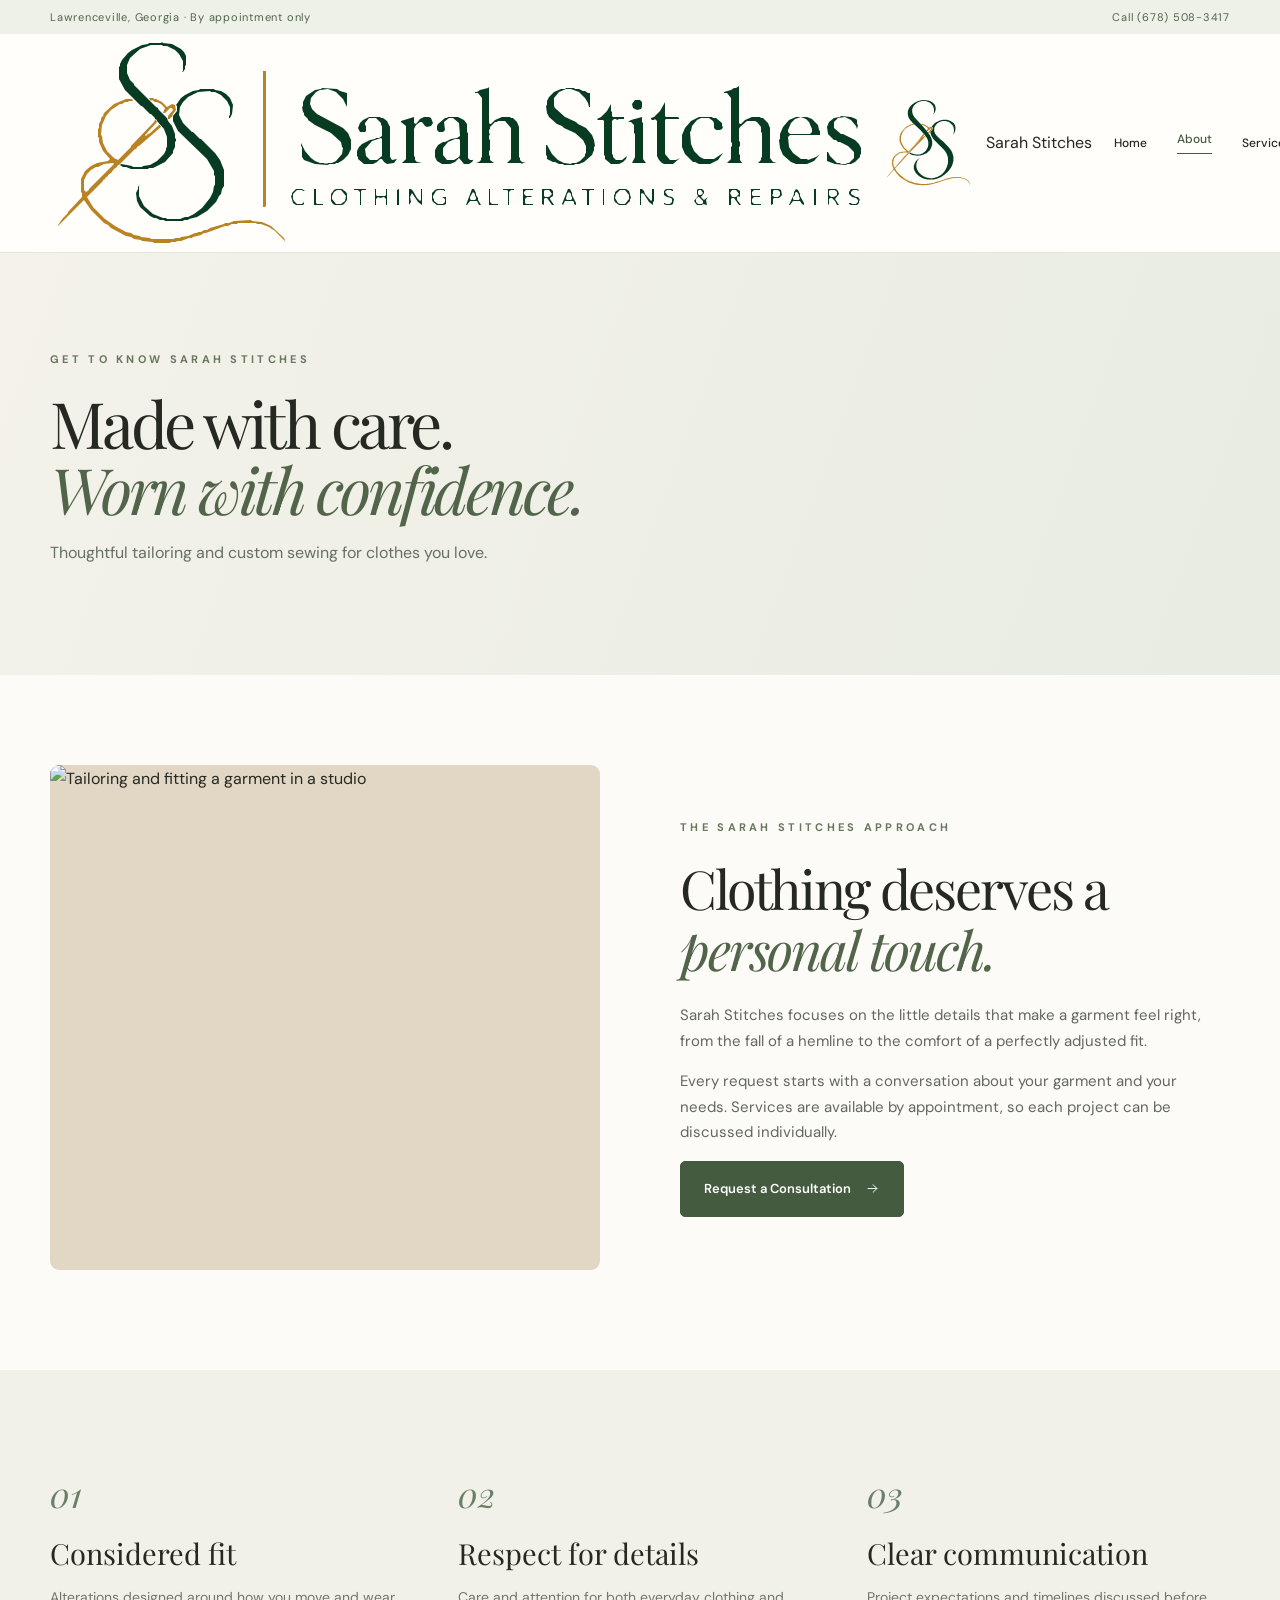
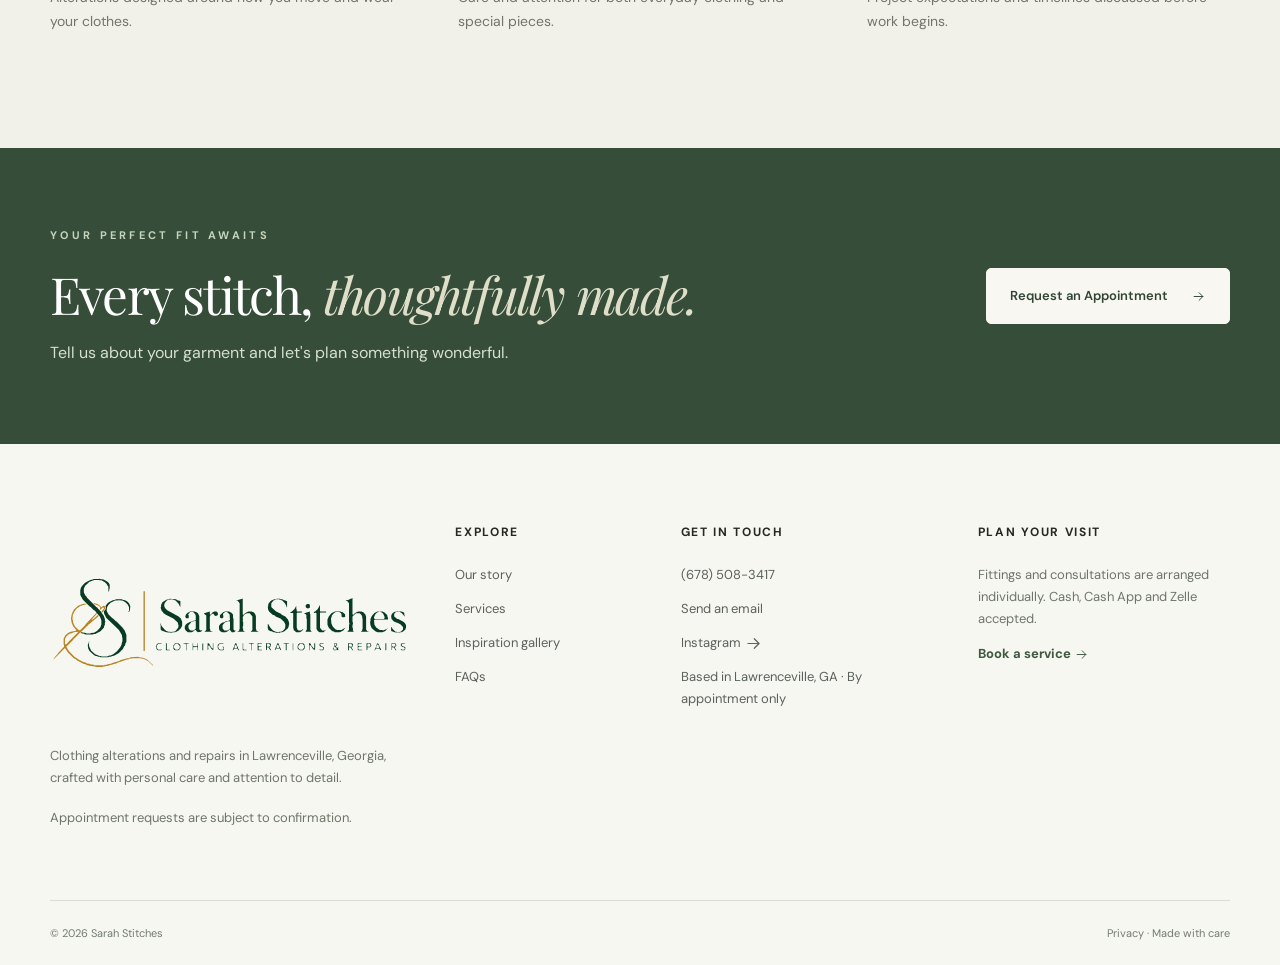
==== commit 02d71e19: "brand/seo: use official Sarah Stitches identity and localize Lawrenceville GA" ====
--- a/about/index.html
+++ b/about/index.html
@@ -1 +1 @@
-<!DOCTYPE html><html lang="en"><head><meta charset="UTF-8"><meta name="viewport" content="width=device-width, initial-scale=1"><meta name="theme-color" content="#43553e"><meta name="description" content="Meet Sarah Stitches and discover a personal approach to clothing alterations, sewing, dress fitting, hemming and careful garment repair."><meta property="og:type" content="website"><meta property="og:site_name" content="Sarah Stitches"><meta property="og:title" content="About Sarah Stitches | Alterations & Tailoring"><meta property="og:description" content="Meet Sarah Stitches and discover a personal approach to clothing alterations, sewing, dress fitting, hemming and careful garment repair."><meta property="og:url" content="https://sarah-stitches.netlify.app/about/"><meta property="og:image" content="https://images.pexels.com/photos/7148013/pexels-photo-7148013.jpeg?auto=compress&cs=tinysrgb&w=1600"><meta name="twitter:card" content="summary_large_image"><link rel="canonical" href="https://sarah-stitches.netlify.app/about/"><link rel="icon" href="/favicon.svg" type="image/svg+xml"><link rel="preconnect" href="https://fonts.googleapis.com"><link rel="preconnect" href="https://fonts.gstatic.com" crossorigin><link rel="preconnect" href="https://images.unsplash.com"><link rel="preconnect" href="https://images.pexels.com"><link href="https://fonts.googleapis.com/css2?family=DM+Sans:wght@400;500;600;700&family=Playfair+Display:ital,wght@0,400;0,500;0,600;1,400;1,500&display=swap" rel="stylesheet"><link rel="stylesheet" href="/assets/styles.css"><title>About Sarah Stitches | Alterations & Tailoring</title><script type="application/ld+json">{"@context":"https://schema.org","@type":"Organization","name":"Sarah Stitches","url":"https://sarah-stitches.netlify.app","telephone":"+1-678-508-3417","email":"perfectfitalterationsga@gmail.com","sameAs":["https://www.instagram.com/SarahStitche_alterations_/"],"description":"Clothing alterations, repairs and custom sewing available by appointment."}</script><meta name="robots" content="index,follow,max-image-preview:large"><script type="application/ld+json">{"@context":"https://schema.org","@type":"BreadcrumbList","itemListElement":[{"@type":"ListItem","position":1,"name":"Home","item":"https://sarah-stitches.netlify.app/"},{"@type":"ListItem","position":2,"name":"About","item":"https://sarah-stitches.netlify.app/about/"}]}</script></head><body><a class="skip" href="#main">Skip to main content</a><div class="topline"><div class="wrap topinner"><span>Tailoring with care · By appointment only</span><a href="tel:+16785083417">Call (678) 508-3417</a></div></div><header class="head"><div class="wrap nav"><a href="/" class="brand" aria-label="Sarah Stitches home"><span class="monogram">SS</span><span class="brandline"><b>Sarah Stitches</b><small>ALTERATIONS · SEWING · HANDMADE</small></span></a><button class="hamb" aria-controls="menu" aria-expanded="false" aria-label="Open menu"><i></i><i></i><i></i></button><nav id="menu" class="menu" aria-label="Main menu"><a  href="/">Home</a><a aria-current="page" href="/about/">About</a><a  href="/services/">Services</a><a  href="/gallery/">Gallery</a><a  href="/faq/">FAQ</a><a class="booklink"  href="/book/">Book a Service <span><svg class="ui-icon" viewBox="0 0 24 24" fill="none" stroke="currentColor" stroke-width="1.5" stroke-linecap="round" stroke-linejoin="round" aria-hidden="true"><path d="M5 12h14m-6-6 6 6-6 6"/></svg></span></a></nav></div></header><main id="main"><section class="interior-intro"><div class="wrap"><p class="kicker">GET TO KNOW SARAH STITCHES</p><h1>Made with care.<br><em>Worn with confidence.</em></h1><p>Thoughtful tailoring and custom sewing for clothes you love.</p></div></section><section class="section wrap feature aboutfeature"><div class="feature-img"><img src="https://images.pexels.com/photos/6765062/pexels-photo-6765062.jpeg?auto=compress&cs=tinysrgb&w=1100" alt="Tailoring and fitting a garment in a studio" loading="lazy"></div><div class="feature-copy"><p class="kicker">THE SARAH STITCHES APPROACH</p><h2>Clothing deserves a <em>personal touch.</em></h2><p>Sarah Stitches focuses on the little details that make a garment feel right, from the fall of a hemline to the comfort of a perfectly adjusted fit.</p><p>Every request starts with a conversation about your garment and your needs. Services are available by appointment, so each project can be discussed individually.</p><a class="btn" href="/book/">Request a Consultation <svg class="ui-icon" viewBox="0 0 24 24" fill="none" stroke="currentColor" stroke-width="1.5" stroke-linecap="round" stroke-linejoin="round" aria-hidden="true"><path d="M5 12h14m-6-6 6 6-6 6"/></svg></a></div></section><section class="section services-preview"><div class="wrap values"><article><span>01</span><h3>Considered fit</h3><p>Alterations designed around how you move and wear your clothes.</p></article><article><span>02</span><h3>Respect for details</h3><p>Care and attention for both everyday clothing and special pieces.</p></article><article><span>03</span><h3>Clear communication</h3><p>Project expectations and timelines discussed before work begins.</p></article></div></section></main><section class="endcta"><div class="wrap endinner"><div><p class="kicker lightkick">YOUR PERFECT FIT AWAITS</p><h2>Every stitch, <em>thoughtfully made.</em></h2><p>Tell us about your garment and let's plan something wonderful.</p></div><a class="btn btn-white" href="/book/">Request an Appointment <span><svg class="ui-icon" viewBox="0 0 24 24" fill="none" stroke="currentColor" stroke-width="1.5" stroke-linecap="round" stroke-linejoin="round" aria-hidden="true"><path d="M5 12h14m-6-6 6 6-6 6"/></svg></span></a></div></section><footer class="foot"><div class="wrap footgrid"><div><a class="footbrand" href="/">Sarah Stitches</a><p>Personal alterations, garment repair and custom sewing. Crafted with attention to detail.</p><small>Appointment requests are subject to confirmation.</small></div><div><h3>Explore</h3><a href="/about/">Our story</a><a href="/services/">Services</a><a href="/gallery/">Inspiration gallery</a><a href="/faq/">FAQs</a></div><div><h3>Get in touch</h3><a href="tel:+16785083417">(678) 508-3417</a><a href="mailto:perfectfitalterationsga@gmail.com">Send an email</a><a href="https://www.instagram.com/SarahStitche_alterations_/" target="_blank" rel="noopener noreferrer">Instagram <svg class="ui-icon" viewBox="0 0 24 24" fill="none" stroke="currentColor" stroke-width="1.5" stroke-linecap="round" stroke-linejoin="round" aria-hidden="true"><path d="M5 12h14m-6-6 6 6-6 6"/></svg></a><span>By appointment only</span></div><div><h3>Plan your visit</h3><p>Fittings and consultations are arranged individually. Cash, Cash App and Zelle accepted.</p><a class="footbtn" href="/book/">Book a service <svg class="ui-icon" viewBox="0 0 24 24" fill="none" stroke="currentColor" stroke-width="1.5" stroke-linecap="round" stroke-linejoin="round" aria-hidden="true"><path d="M5 12h14m-6-6 6 6-6 6"/></svg></a></div></div><div class="wrap footbottom"><span>© 2026 Sarah Stitches</span><span><a href="/privacy/">Privacy</a> · Made with care</span></div></footer><script src="/assets/main.js" defer></script></body></html>+<!DOCTYPE html><html lang="en"><head><meta charset="UTF-8"><meta name="viewport" content="width=device-width, initial-scale=1"><meta name="theme-color" content="#43553e"><meta name="description" content="Learn about Sarah Stitches, a Lawrenceville, Georgia-based clothing alterations and repairs business offering personal fittings and sewing consultations."><meta property="og:type" content="website"><meta property="og:site_name" content="Sarah Stitches"><meta property="og:title" content="Sarah Stitches | Lawrenceville, GA Alterations"><meta property="og:description" content="Learn about Sarah Stitches, a Lawrenceville, Georgia-based clothing alterations and repairs business offering personal fittings and sewing consultations."><meta property="og:url" content="https://sarah-stitches.netlify.app/about/"><meta property="og:image" content="https://images.pexels.com/photos/7148013/pexels-photo-7148013.jpeg?auto=compress&cs=tinysrgb&w=1600"><meta name="twitter:card" content="summary_large_image"><link rel="canonical" href="https://sarah-stitches.netlify.app/about/"><link rel="icon" href="/assets/branding/sarah-stitches-monogram.svg" type="image/svg+xml"><link rel="preconnect" href="https://fonts.googleapis.com"><link rel="preconnect" href="https://fonts.gstatic.com" crossorigin><link rel="preconnect" href="https://images.unsplash.com"><link rel="preconnect" href="https://images.pexels.com"><link href="https://fonts.googleapis.com/css2?family=DM+Sans:wght@400;500;600;700&family=Playfair+Display:ital,wght@0,400;0,500;0,600;1,400;1,500&display=swap" rel="stylesheet"><link rel="stylesheet" href="/assets/styles.css"><title>Sarah Stitches | Lawrenceville, GA Alterations</title><script type="application/ld+json">{"@context":"https://schema.org","@type":"LocalBusiness","name":"Sarah Stitches","url":"https://sarah-stitches.netlify.app","telephone":"+1-678-508-3417","email":"perfectfitalterationsga@gmail.com","sameAs":["https://www.instagram.com/SarahStitche_alterations_/"],"description":"Sarah Stitches is based primarily in Lawrenceville, Georgia, offering clothing alterations and repairs by appointment.","logo":"https://sarah-stitches.netlify.app/assets/branding/sarah-stitches-horizontal.svg","image":"https://sarah-stitches.netlify.app/assets/branding/sarah-stitches-horizontal.svg","address":{"@type":"PostalAddress","addressLocality":"Lawrenceville","addressRegion":"GA","addressCountry":"US"},"areaServed":{"@type":"City","name":"Lawrenceville","containedInPlace":{"@type":"State","name":"Georgia"}}}</script><meta name="robots" content="index,follow,max-image-preview:large"><script type="application/ld+json">{"@context":"https://schema.org","@type":"BreadcrumbList","itemListElement":[{"@type":"ListItem","position":1,"name":"Home","item":"https://sarah-stitches.netlify.app/"},{"@type":"ListItem","position":2,"name":"About","item":"https://sarah-stitches.netlify.app/about/"}]}</script><meta name="geo.region" content="US-GA"><meta name="geo.placename" content="Lawrenceville, Georgia"><meta property="og:locale" content="en_US"></head><body><a class="skip" href="#main">Skip to main content</a><div class="topline"><div class="wrap topinner"><span>Lawrenceville, Georgia · By appointment only</span><a href="tel:+16785083417">Call (678) 508-3417</a></div></div><header class="head"><div class="wrap nav"><a href="/" class="brand" aria-label="Sarah Stitches home"><img class="brand-logo-desktop" src="/assets/branding/sarah-stitches-horizontal.svg" alt="Sarah Stitches · Clothing Alterations & Repairs" width="820" height="218"><img class="brand-logo-mobile" src="/assets/branding/sarah-stitches-monogram.svg" alt="" width="90" height="92"><span class="brand-mobile-title">Sarah Stitches</span></a><button class="hamb" aria-controls="menu" aria-expanded="false" aria-label="Open menu"><i></i><i></i><i></i></button><nav id="menu" class="menu" aria-label="Main menu"><a  href="/">Home</a><a aria-current="page" href="/about/">About</a><a  href="/services/">Services</a><a  href="/gallery/">Gallery</a><a  href="/faq/">FAQ</a><a class="booklink"  href="/book/">Book a Service <span><svg class="ui-icon" viewBox="0 0 24 24" fill="none" stroke="currentColor" stroke-width="1.5" stroke-linecap="round" stroke-linejoin="round" aria-hidden="true"><path d="M5 12h14m-6-6 6 6-6 6"/></svg></span></a></nav></div></header><main id="main"><section class="interior-intro"><div class="wrap"><p class="kicker">GET TO KNOW SARAH STITCHES</p><h1>Made with care.<br><em>Worn with confidence.</em></h1><p>Thoughtful tailoring and custom sewing for clothes you love.</p></div></section><section class="section wrap feature aboutfeature"><div class="feature-img"><img src="https://images.pexels.com/photos/6765062/pexels-photo-6765062.jpeg?auto=compress&cs=tinysrgb&w=1100" alt="Tailoring and fitting a garment in a studio" loading="lazy"></div><div class="feature-copy"><p class="kicker">THE SARAH STITCHES APPROACH</p><h2>Clothing deserves a <em>personal touch.</em></h2><p>Sarah Stitches focuses on the little details that make a garment feel right, from the fall of a hemline to the comfort of a perfectly adjusted fit.</p><p>Every request starts with a conversation about your garment and your needs. Services are available by appointment, so each project can be discussed individually.</p><a class="btn" href="/book/">Request a Consultation <svg class="ui-icon" viewBox="0 0 24 24" fill="none" stroke="currentColor" stroke-width="1.5" stroke-linecap="round" stroke-linejoin="round" aria-hidden="true"><path d="M5 12h14m-6-6 6 6-6 6"/></svg></a></div></section><section class="section services-preview"><div class="wrap values"><article><span>01</span><h3>Considered fit</h3><p>Alterations designed around how you move and wear your clothes.</p></article><article><span>02</span><h3>Respect for details</h3><p>Care and attention for both everyday clothing and special pieces.</p></article><article><span>03</span><h3>Clear communication</h3><p>Project expectations and timelines discussed before work begins.</p></article></div></section></main><section class="endcta"><div class="wrap endinner"><div><p class="kicker lightkick">YOUR PERFECT FIT AWAITS</p><h2>Every stitch, <em>thoughtfully made.</em></h2><p>Tell us about your garment and let's plan something wonderful.</p></div><a class="btn btn-white" href="/book/">Request an Appointment <span><svg class="ui-icon" viewBox="0 0 24 24" fill="none" stroke="currentColor" stroke-width="1.5" stroke-linecap="round" stroke-linejoin="round" aria-hidden="true"><path d="M5 12h14m-6-6 6 6-6 6"/></svg></span></a></div></section><footer class="foot"><div class="wrap footgrid"><div><a class="footbrand" href="/"><img class="footer-brand-logo" src="/assets/branding/sarah-stitches-horizontal.svg" width="820" height="218" alt="Sarah Stitches · Clothing Alterations & Repairs"></a><p>Clothing alterations and repairs in Lawrenceville, Georgia, crafted with personal care and attention to detail.</p><small>Appointment requests are subject to confirmation.</small></div><div><h3>Explore</h3><a href="/about/">Our story</a><a href="/services/">Services</a><a href="/gallery/">Inspiration gallery</a><a href="/faq/">FAQs</a></div><div><h3>Get in touch</h3><a href="tel:+16785083417">(678) 508-3417</a><a href="mailto:perfectfitalterationsga@gmail.com">Send an email</a><a href="https://www.instagram.com/SarahStitche_alterations_/" target="_blank" rel="noopener noreferrer">Instagram <svg class="ui-icon" viewBox="0 0 24 24" fill="none" stroke="currentColor" stroke-width="1.5" stroke-linecap="round" stroke-linejoin="round" aria-hidden="true"><path d="M5 12h14m-6-6 6 6-6 6"/></svg></a><span>Based in Lawrenceville, GA · By appointment only</span></div><div><h3>Plan your visit</h3><p>Fittings and consultations are arranged individually. Cash, Cash App and Zelle accepted.</p><a class="footbtn" href="/book/">Book a service <svg class="ui-icon" viewBox="0 0 24 24" fill="none" stroke="currentColor" stroke-width="1.5" stroke-linecap="round" stroke-linejoin="round" aria-hidden="true"><path d="M5 12h14m-6-6 6 6-6 6"/></svg></a></div></div><div class="wrap footbottom"><span>© 2026 Sarah Stitches</span><span><a href="/privacy/">Privacy</a> · Made with care</span></div></footer><script src="/assets/main.js" defer></script></body></html>
